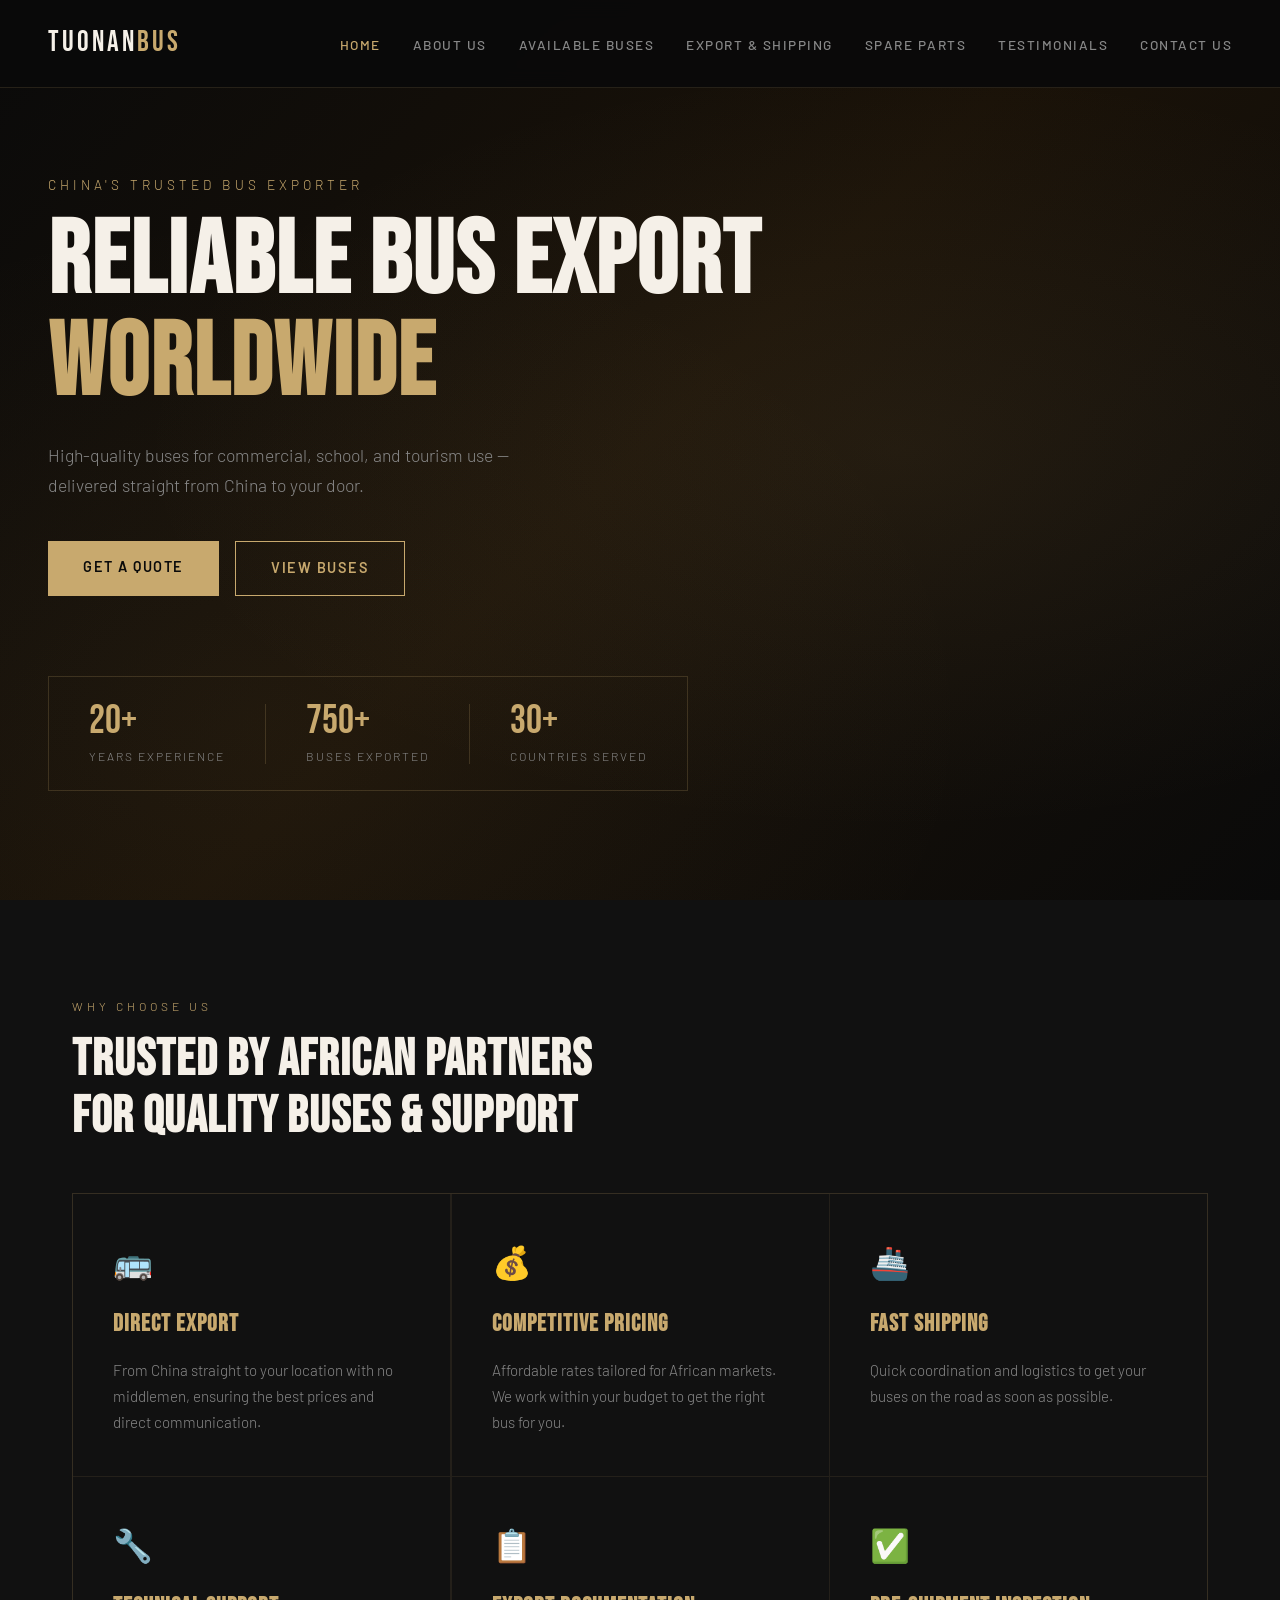
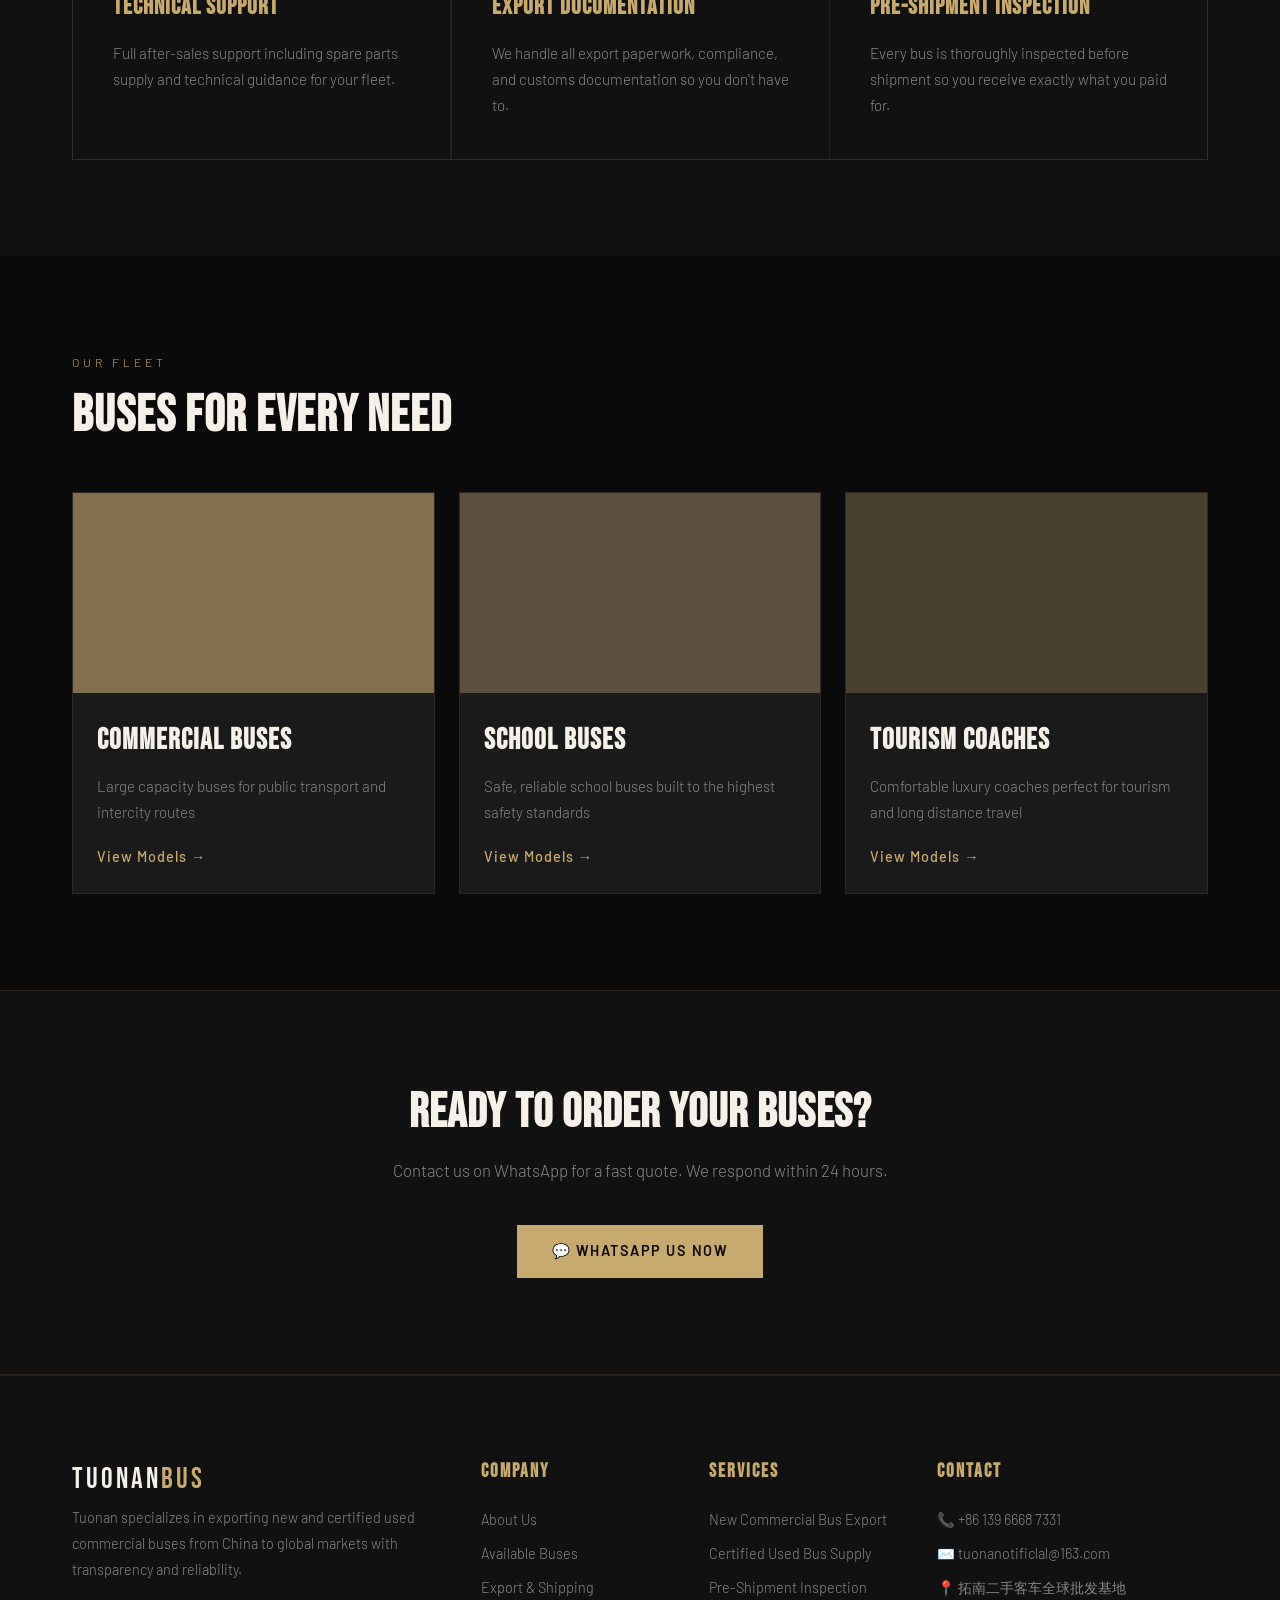
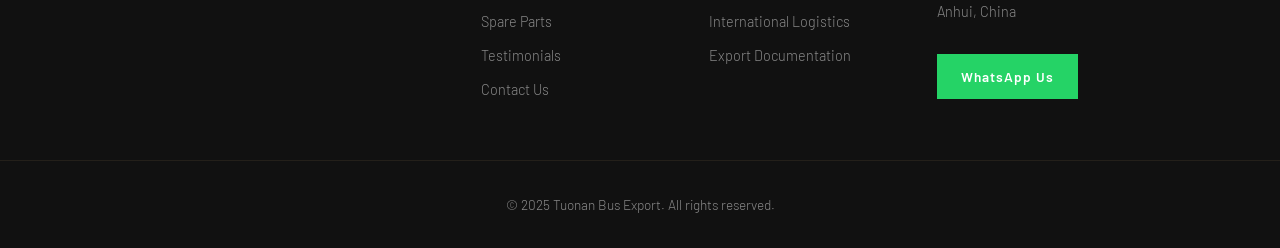
==== index.html @ c0661e37 "Add files via upload" ====
<!DOCTYPE html>
<html lang="en">
<head>
<meta charset="UTF-8">
<meta name="viewport" content="width=device-width, initial-scale=1.0">
<title>Tuonan Bus Export | Reliable Bus Export Worldwide</title>
<link rel="preconnect" href="https://fonts.googleapis.com">
<link href="https://fonts.googleapis.com/css2?family=Bebas+Neue&family=Barlow:wght@300;400;500;600&display=swap" rel="stylesheet">
<link rel="stylesheet" href="style.css">
</head>
<body>

<!-- NAV -->
<nav class="navbar">
  <a href="index.html" class="logo">TUONAN<span>BUS</span></a>
  <button class="hamburger" onclick="toggleMenu()">&#9776;</button>
  <ul class="nav-links" id="navLinks">
    <li><a href="index.html" class="active">Home</a></li>
    <li><a href="about.html">About Us</a></li>
    <li><a href="buses.html">Available Buses</a></li>
    <li><a href="export.html">Export & Shipping</a></li>
    <li><a href="spareparts.html">Spare Parts</a></li>
    <li><a href="testimonials.html">Testimonials</a></li>
    <li><a href="contact.html">Contact Us</a></li>
  </ul>
</nav>

<!-- HERO -->
<section class="hero">
  <div class="hero-overlay"></div>
  <div class="hero-content">
    <p class="hero-sub">China's Trusted Bus Exporter</p>
    <h1>Reliable Bus Export<br><span>Worldwide</span></h1>
    <p class="hero-desc">High-quality buses for commercial, school, and tourism use — delivered straight from China to your door.</p>
    <div class="hero-btns">
      <a href="https://wa.me/8613966687331?text=Hello,%20I%20am%20interested%20in%20your%20buses" class="btn-primary" target="_blank">Get a Quote</a>
      <a href="buses.html" class="btn-secondary">View Buses</a>
    </div>
  </div>
  <div class="hero-badge">
    <div class="badge-item"><span class="badge-num">20+</span><span class="badge-label">Years Experience</span></div>
    <div class="badge-divider"></div>
    <div class="badge-item"><span class="badge-num">750+</span><span class="badge-label">Buses Exported</span></div>
    <div class="badge-divider"></div>
    <div class="badge-item"><span class="badge-num">30+</span><span class="badge-label">Countries Served</span></div>
  </div>
</section>

<!-- WHY CHOOSE US -->
<section class="why-section">
  <div class="container">
    <div class="section-label">Why Choose Us</div>
    <h2>Trusted by African Partners<br>for Quality Buses & Support</h2>
    <div class="why-grid">
      <div class="why-card">
        <div class="why-icon">🚌</div>
        <h3>Direct Export</h3>
        <p>From China straight to your location with no middlemen, ensuring the best prices and direct communication.</p>
      </div>
      <div class="why-card">
        <div class="why-icon">💰</div>
        <h3>Competitive Pricing</h3>
        <p>Affordable rates tailored for African markets. We work within your budget to get the right bus for you.</p>
      </div>
      <div class="why-card">
        <div class="why-icon">🚢</div>
        <h3>Fast Shipping</h3>
        <p>Quick coordination and logistics to get your buses on the road as soon as possible.</p>
      </div>
      <div class="why-card">
        <div class="why-icon">🔧</div>
        <h3>Technical Support</h3>
        <p>Full after-sales support including spare parts supply and technical guidance for your fleet.</p>
      </div>
      <div class="why-card">
        <div class="why-icon">📋</div>
        <h3>Export Documentation</h3>
        <p>We handle all export paperwork, compliance, and customs documentation so you don't have to.</p>
      </div>
      <div class="why-card">
        <div class="why-icon">✅</div>
        <h3>Pre-Shipment Inspection</h3>
        <p>Every bus is thoroughly inspected before shipment so you receive exactly what you paid for.</p>
      </div>
    </div>
  </div>
</section>

<!-- BUS TYPES -->
<section class="bus-types">
  <div class="container">
    <div class="section-label">Our Fleet</div>
    <h2>Buses For Every Need</h2>
    <div class="bus-grid">
      <div class="bus-type-card">
        <div class="bus-type-img" style="background:#c8a96e"></div>
        <h3>Commercial Buses</h3>
        <p>Large capacity buses for public transport and intercity routes</p>
        <a href="buses.html" class="link-arrow">View Models →</a>
      </div>
      <div class="bus-type-card">
        <div class="bus-type-img" style="background:#8b7355"></div>
        <h3>School Buses</h3>
        <p>Safe, reliable school buses built to the highest safety standards</p>
        <a href="buses.html" class="link-arrow">View Models →</a>
      </div>
      <div class="bus-type-card">
        <div class="bus-type-img" style="background:#6b5a3e"></div>
        <h3>Tourism Coaches</h3>
        <p>Comfortable luxury coaches perfect for tourism and long distance travel</p>
        <a href="buses.html" class="link-arrow">View Models →</a>
      </div>
    </div>
  </div>
</section>

<!-- CTA -->
<section class="cta-section">
  <div class="container">
    <h2>Ready to Order Your Buses?</h2>
    <p>Contact us on WhatsApp for a fast quote. We respond within 24 hours.</p>
    <a href="https://wa.me/8613966687331?text=Hello,%20I%20am%20interested%20in%20your%20buses" class="btn-primary" target="_blank">💬 WhatsApp Us Now</a>
  </div>
</section>

<!-- FOOTER -->
<footer class="footer">
  <div class="container footer-grid">
    <div class="footer-col">
      <a href="index.html" class="logo">TUONAN<span>BUS</span></a>
      <p>Tuonan specializes in exporting new and certified used commercial buses from China to global markets with transparency and reliability.</p>
    </div>
    <div class="footer-col">
      <h4>Company</h4>
      <ul>
        <li><a href="about.html">About Us</a></li>
        <li><a href="buses.html">Available Buses</a></li>
        <li><a href="export.html">Export & Shipping</a></li>
        <li><a href="spareparts.html">Spare Parts</a></li>
        <li><a href="testimonials.html">Testimonials</a></li>
        <li><a href="contact.html">Contact Us</a></li>
      </ul>
    </div>
    <div class="footer-col">
      <h4>Services</h4>
      <ul>
        <li>New Commercial Bus Export</li>
        <li>Certified Used Bus Supply</li>
        <li>Pre-Shipment Inspection</li>
        <li>International Logistics</li>
        <li>Export Documentation</li>
      </ul>
    </div>
    <div class="footer-col">
      <h4>Contact</h4>
      <ul>
        <li>📞 +86 139 6668 7331</li>
        <li>✉️ tuonanotificlal@163.com</li>
        <li>📍 拓南二手客车全球批发基地<br>Anhui, China</li>
      </ul>
      <a href="https://wa.me/8613966687331" class="whatsapp-btn" target="_blank">WhatsApp Us</a>
    </div>
  </div>
  <div class="footer-bottom">
    <p>© 2025 Tuonan Bus Export. All rights reserved.</p>
  </div>
</footer>

<script src="main.js"></script>
</body>
</html>
---- style.css ----
/* ===== ROOT & RESET ===== */
:root {
  --gold: #c8a96e;
  --gold-dark: #8b7355;
  --black: #0a0a0a;
  --dark: #111111;
  --dark2: #1a1a1a;
  --dark3: #222222;
  --white: #f5f0e8;
  --gray: #888888;
  --font-display: 'Bebas Neue', sans-serif;
  --font-body: 'Barlow', sans-serif;
}

*, *::before, *::after { box-sizing: border-box; margin: 0; padding: 0; }

html { scroll-behavior: smooth; }

body {
  background: var(--black);
  color: var(--white);
  font-family: var(--font-body);
  font-weight: 300;
  line-height: 1.7;
  overflow-x: hidden;
}

a { text-decoration: none; color: inherit; }
ul { list-style: none; }
img { max-width: 100%; display: block; }

.container {
  max-width: 1200px;
  margin: 0 auto;
  padding: 0 2rem;
}

/* ===== NAVBAR ===== */
.navbar {
  position: fixed;
  top: 0; left: 0; right: 0;
  z-index: 1000;
  display: flex;
  align-items: center;
  justify-content: space-between;
  padding: 1.2rem 3rem;
  background: rgba(10,10,10,0.95);
  backdrop-filter: blur(10px);
  border-bottom: 1px solid rgba(200,169,110,0.15);
}

.logo {
  font-family: var(--font-display);
  font-size: 1.8rem;
  letter-spacing: 3px;
  color: var(--white);
}
.logo span { color: var(--gold); }

.nav-links {
  display: flex;
  gap: 2rem;
  align-items: center;
}

.nav-links a {
  font-size: 0.85rem;
  font-weight: 500;
  letter-spacing: 1.5px;
  text-transform: uppercase;
  color: var(--gray);
  transition: color 0.3s;
}
.nav-links a:hover,
.nav-links a.active { color: var(--gold); }

.hamburger {
  display: none;
  background: none;
  border: none;
  color: var(--white);
  font-size: 1.5rem;
  cursor: pointer;
}

/* ===== BUTTONS ===== */
.btn-primary {
  display: inline-block;
  background: var(--gold);
  color: var(--black);
  padding: 0.9rem 2.2rem;
  font-family: var(--font-body);
  font-weight: 600;
  font-size: 0.9rem;
  letter-spacing: 1.5px;
  text-transform: uppercase;
  transition: background 0.3s, transform 0.2s;
}
.btn-primary:hover { background: #d4b87a; transform: translateY(-2px); }

.btn-secondary {
  display: inline-block;
  border: 1px solid var(--gold);
  color: var(--gold);
  padding: 0.9rem 2.2rem;
  font-weight: 600;
  font-size: 0.9rem;
  letter-spacing: 1.5px;
  text-transform: uppercase;
  transition: all 0.3s;
}
.btn-secondary:hover { background: var(--gold); color: var(--black); }

/* ===== HERO ===== */
.hero {
  position: relative;
  min-height: 100vh;
  display: flex;
  flex-direction: column;
  justify-content: center;
  padding: 8rem 3rem 4rem;
  background: linear-gradient(135deg, #0a0a0a 0%, #1a1208 50%, #0a0a0a 100%);
  overflow: hidden;
}

.hero::before {
  content: '';
  position: absolute;
  top: 0; left: 0; right: 0; bottom: 0;
  background: 
    radial-gradient(ellipse at 70% 50%, rgba(200,169,110,0.08) 0%, transparent 60%),
    radial-gradient(ellipse at 20% 80%, rgba(200,169,110,0.05) 0%, transparent 50%);
  pointer-events: none;
}

.hero-content {
  position: relative;
  max-width: 750px;
  animation: fadeUp 1s ease both;
}

.hero-sub {
  font-size: 0.85rem;
  letter-spacing: 4px;
  text-transform: uppercase;
  color: var(--gold);
  margin-bottom: 1rem;
}

.hero h1 {
  font-family: var(--font-display);
  font-size: clamp(3.5rem, 8vw, 7rem);
  line-height: 1;
  letter-spacing: 2px;
  color: var(--white);
  margin-bottom: 1.5rem;
}
.hero h1 span { color: var(--gold); }

.hero-desc {
  font-size: 1.1rem;
  color: var(--gray);
  max-width: 500px;
  margin-bottom: 2.5rem;
}

.hero-btns {
  display: flex;
  gap: 1rem;
  flex-wrap: wrap;
}

.hero-badge {
  position: relative;
  display: flex;
  align-items: center;
  gap: 0;
  margin-top: 5rem;
  border: 1px solid rgba(200,169,110,0.2);
  width: fit-content;
  animation: fadeUp 1s 0.3s ease both;
}

.badge-item {
  display: flex;
  flex-direction: column;
  padding: 1.5rem 2.5rem;
}

.badge-num {
  font-family: var(--font-display);
  font-size: 2.5rem;
  color: var(--gold);
  line-height: 1;
}

.badge-label {
  font-size: 0.75rem;
  letter-spacing: 2px;
  text-transform: uppercase;
  color: var(--gray);
  margin-top: 0.3rem;
}

.badge-divider {
  width: 1px;
  height: 60px;
  background: rgba(200,169,110,0.2);
}

/* ===== SECTIONS ===== */
.section-label {
  font-size: 0.75rem;
  letter-spacing: 4px;
  text-transform: uppercase;
  color: var(--gold);
  margin-bottom: 1rem;
}

section h2 {
  font-family: var(--font-display);
  font-size: clamp(2rem, 4vw, 3.5rem);
  letter-spacing: 1px;
  line-height: 1.1;
  margin-bottom: 3rem;
}

/* ===== WHY SECTION ===== */
.why-section {
  padding: 6rem 0;
  background: var(--dark);
}

.why-grid {
  display: grid;
  grid-template-columns: repeat(auto-fit, minmax(300px, 1fr));
  gap: 1.5px;
  background: rgba(200,169,110,0.1);
  border: 1px solid rgba(200,169,110,0.1);
}

.why-card {
  background: var(--dark);
  padding: 2.5rem;
  transition: background 0.3s;
}
.why-card:hover { background: var(--dark2); }

.why-icon {
  font-size: 2rem;
  margin-bottom: 1rem;
}

.why-card h3 {
  font-family: var(--font-display);
  font-size: 1.5rem;
  letter-spacing: 1px;
  color: var(--gold);
  margin-bottom: 0.8rem;
}

.why-card p {
  color: var(--gray);
  font-size: 0.95rem;
  line-height: 1.7;
}

/* ===== BUS TYPES ===== */
.bus-types {
  padding: 6rem 0;
  background: var(--black);
}

.bus-grid {
  display: grid;
  grid-template-columns: repeat(auto-fit, minmax(300px, 1fr));
  gap: 1.5rem;
}

.bus-type-card {
  background: var(--dark2);
  border: 1px solid rgba(200,169,110,0.1);
  overflow: hidden;
  transition: transform 0.3s, border-color 0.3s;
}
.bus-type-card:hover { transform: translateY(-5px); border-color: var(--gold); }

.bus-type-img {
  height: 200px;
  opacity: 0.6;
}

.bus-type-card h3 {
  font-family: var(--font-display);
  font-size: 1.8rem;
  letter-spacing: 1px;
  padding: 1.5rem 1.5rem 0.5rem;
  color: var(--white);
}

.bus-type-card p {
  color: var(--gray);
  padding: 0 1.5rem 1rem;
  font-size: 0.95rem;
}

.link-arrow {
  display: inline-block;
  color: var(--gold);
  font-weight: 500;
  font-size: 0.9rem;
  padding: 0 1.5rem 1.5rem;
  letter-spacing: 1px;
  transition: letter-spacing 0.3s;
}
.link-arrow:hover { letter-spacing: 3px; }

/* ===== CTA SECTION ===== */
.cta-section {
  padding: 6rem 0;
  background: var(--dark);
  text-align: center;
  border-top: 1px solid rgba(200,169,110,0.15);
  border-bottom: 1px solid rgba(200,169,110,0.15);
}

.cta-section h2 {
  font-family: var(--font-display);
  font-size: clamp(2rem, 4vw, 3rem);
  margin-bottom: 1rem;
}

.cta-section p {
  color: var(--gray);
  margin-bottom: 2.5rem;
  font-size: 1.05rem;
}

/* ===== FOOTER ===== */
.footer {
  background: var(--dark);
  padding: 5rem 0 2rem;
  border-top: 1px solid rgba(200,169,110,0.1);
}

.footer-grid {
  display: grid;
  grid-template-columns: 2fr 1fr 1fr 1.5fr;
  gap: 3rem;
  margin-bottom: 3rem;
}

.footer-col .logo { margin-bottom: 1rem; }
.footer-col p { color: var(--gray); font-size: 0.9rem; line-height: 1.8; }

.footer-col h4 {
  font-family: var(--font-display);
  font-size: 1.2rem;
  letter-spacing: 2px;
  color: var(--gold);
  margin-bottom: 1.2rem;
}

.footer-col ul li {
  color: var(--gray);
  font-size: 0.9rem;
  margin-bottom: 0.6rem;
  transition: color 0.3s;
}

.footer-col ul li a { color: var(--gray); transition: color 0.3s; }
.footer-col ul li a:hover { color: var(--gold); }

.whatsapp-btn {
  display: inline-block;
  margin-top: 1.2rem;
  background: #25D366;
  color: #fff;
  padding: 0.7rem 1.5rem;
  font-weight: 600;
  font-size: 0.85rem;
  letter-spacing: 1px;
  transition: background 0.3s;
}
.whatsapp-btn:hover { background: #1ebe5d; }

.footer-bottom {
  border-top: 1px solid rgba(200,169,110,0.1);
  padding-top: 2rem;
  text-align: center;
  color: var(--gray);
  font-size: 0.85rem;
}

/* ===== PAGE HERO (inner pages) ===== */
.page-hero {
  padding: 10rem 3rem 4rem;
  background: linear-gradient(135deg, #0a0a0a 0%, #1a1208 100%);
  border-bottom: 1px solid rgba(200,169,110,0.15);
}

.page-hero h1 {
  font-family: var(--font-display);
  font-size: clamp(3rem, 6vw, 5rem);
  letter-spacing: 2px;
  color: var(--white);
}

.page-hero h1 span { color: var(--gold); }
.page-hero p { color: var(--gray); font-size: 1.1rem; margin-top: 1rem; max-width: 600px; }

/* ===== ABOUT PAGE ===== */
.about-section {
  padding: 6rem 0;
}

.about-grid {
  display: grid;
  grid-template-columns: 1fr 1fr;
  gap: 5rem;
  align-items: center;
}

.about-text h2 {
  font-family: var(--font-display);
  font-size: 2.8rem;
  letter-spacing: 1px;
  margin-bottom: 1.5rem;
}

.about-text p { color: var(--gray); margin-bottom: 1.2rem; font-size: 1rem; }

.about-visual {
  background: var(--dark2);
  border: 1px solid rgba(200,169,110,0.2);
  padding: 3rem;
}

.stat-grid {
  display: grid;
  grid-template-columns: 1fr 1fr;
  gap: 2rem;
}

.stat-item { text-align: center; }
.stat-num {
  font-family: var(--font-display);
  font-size: 3.5rem;
  color: var(--gold);
  line-height: 1;
}
.stat-label {
  font-size: 0.8rem;
  letter-spacing: 2px;
  text-transform: uppercase;
  color: var(--gray);
  margin-top: 0.5rem;
}

/* ===== BUSES PAGE ===== */
.buses-section {
  padding: 6rem 0;
}

.buses-grid {
  display: grid;
  grid-template-columns: repeat(auto-fit, minmax(350px, 1fr));
  gap: 2rem;
}

.bus-card {
  background: var(--dark2);
  border: 1px solid rgba(200,169,110,0.1);
  transition: border-color 0.3s, transform 0.3s;
}
.bus-card:hover { border-color: var(--gold); transform: translateY(-5px); }

.bus-card-img {
  height: 220px;
  background: linear-gradient(135deg, var(--dark3), var(--dark2));
  display: flex;
  align-items: center;
  justify-content: center;
  font-size: 4rem;
}

.bus-card-body { padding: 1.5rem; }

.bus-card-body h3 {
  font-family: var(--font-display);
  font-size: 1.8rem;
  letter-spacing: 1px;
  color: var(--white);
  margin-bottom: 0.5rem;
}

.bus-tag {
  display: inline-block;
  background: rgba(200,169,110,0.15);
  color: var(--gold);
  font-size: 0.75rem;
  letter-spacing: 2px;
  text-transform: uppercase;
  padding: 0.3rem 0.8rem;
  margin-bottom: 1rem;
}

.bus-card-body p { color: var(--gray); font-size: 0.95rem; margin-bottom: 1.5rem; }

.bus-specs {
  display: grid;
  grid-template-columns: 1fr 1fr;
  gap: 0.8rem;
  margin-bottom: 1.5rem;
  padding-top: 1rem;
  border-top: 1px solid rgba(200,169,110,0.1);
}

.spec { font-size: 0.85rem; color: var(--gray); }
.spec strong { color: var(--white); display: block; }

/* ===== EXPORT PAGE ===== */
.export-section {
  padding: 6rem 0;
}

.process-steps {
  display: grid;
  grid-template-columns: repeat(auto-fit, minmax(250px, 1fr));
  gap: 0;
  border: 1px solid rgba(200,169,110,0.1);
}

.step {
  padding: 2.5rem;
  border-right: 1px solid rgba(200,169,110,0.1);
  position: relative;
}
.step:last-child { border-right: none; }

.step-num {
  font-family: var(--font-display);
  font-size: 4rem;
  color: rgba(200,169,110,0.15);
  line-height: 1;
  margin-bottom: 1rem;
}

.step h3 {
  font-family: var(--font-display);
  font-size: 1.4rem;
  color: var(--gold);
  margin-bottom: 0.8rem;
  letter-spacing: 1px;
}

.step p { color: var(--gray); font-size: 0.9rem; }

/* ===== SPARE PARTS PAGE ===== */
.parts-section { padding: 6rem 0; }

.parts-grid {
  display: grid;
  grid-template-columns: repeat(auto-fit, minmax(280px, 1fr));
  gap: 1.5rem;
}

.part-card {
  background: var(--dark2);
  border: 1px solid rgba(200,169,110,0.1);
  padding: 2rem;
  transition: border-color 0.3s;
}
.part-card:hover { border-color: var(--gold); }

.part-icon { font-size: 2.5rem; margin-bottom: 1rem; }

.part-card h3 {
  font-family: var(--font-display);
  font-size: 1.5rem;
  letter-spacing: 1px;
  color: var(--white);
  margin-bottom: 0.8rem;
}

.part-card p { color: var(--gray); font-size: 0.9rem; }

/* ===== TESTIMONIALS PAGE ===== */
.testimonials-section { padding: 6rem 0; }

.testimonials-grid {
  display: grid;
  grid-template-columns: repeat(auto-fit, minmax(350px, 1fr));
  gap: 2rem;
}

.testimonial-card {
  background: var(--dark2);
  border: 1px solid rgba(200,169,110,0.1);
  padding: 2.5rem;
  position: relative;
}

.testimonial-card::before {
  content: '"';
  font-family: var(--font-display);
  font-size: 6rem;
  color: rgba(200,169,110,0.15);
  position: absolute;
  top: 0.5rem;
  left: 1.5rem;
  line-height: 1;
}

.testimonial-text {
  color: var(--gray);
  font-size: 1rem;
  line-height: 1.8;
  margin-bottom: 1.5rem;
  margin-top: 1.5rem;
}

.testimonial-author h4 {
  font-weight: 600;
  color: var(--white);
  margin-bottom: 0.2rem;
}

.testimonial-author span {
  font-size: 0.85rem;
  color: var(--gold);
  letter-spacing: 1px;
}

.stars { color: var(--gold); font-size: 1.1rem; margin-bottom: 0.5rem; }

/* ===== CONTACT PAGE ===== */
.contact-section { padding: 6rem 0; }

.contact-grid {
  display: grid;
  grid-template-columns: 1fr 1.5fr;
  gap: 4rem;
}

.contact-info h2 {
  font-family: var(--font-display);
  font-size: 2.5rem;
  letter-spacing: 1px;
  margin-bottom: 1.5rem;
}

.contact-info p { color: var(--gray); margin-bottom: 2rem; }

.contact-detail {
  display: flex;
  gap: 1rem;
  align-items: flex-start;
  margin-bottom: 1.5rem;
}

.contact-detail-icon {
  font-size: 1.5rem;
  margin-top: 0.2rem;
}

.contact-detail h4 {
  font-weight: 600;
  color: var(--white);
  margin-bottom: 0.3rem;
  font-size: 0.9rem;
  letter-spacing: 1px;
  text-transform: uppercase;
}

.contact-detail p { color: var(--gray); font-size: 0.95rem; margin: 0; }

.contact-form {
  background: var(--dark2);
  border: 1px solid rgba(200,169,110,0.1);
  padding: 3rem;
}

.contact-form h3 {
  font-family: var(--font-display);
  font-size: 1.8rem;
  letter-spacing: 1px;
  margin-bottom: 2rem;
  color: var(--gold);
}

.form-group { margin-bottom: 1.5rem; }

.form-group label {
  display: block;
  font-size: 0.8rem;
  letter-spacing: 2px;
  text-transform: uppercase;
  color: var(--gray);
  margin-bottom: 0.5rem;
}

.form-group input,
.form-group select,
.form-group textarea {
  width: 100%;
  background: var(--dark3);
  border: 1px solid rgba(200,169,110,0.15);
  color: var(--white);
  padding: 0.9rem 1.2rem;
  font-family: var(--font-body);
  font-size: 0.95rem;
  outline: none;
  transition: border-color 0.3s;
}

.form-group input:focus,
.form-group select:focus,
.form-group textarea:focus { border-color: var(--gold); }

.form-group textarea { resize: vertical; min-height: 120px; }

.form-group select option { background: var(--dark3); }

/* ===== ANIMATIONS ===== */
@keyframes fadeUp {
  from { opacity: 0; transform: translateY(30px); }
  to { opacity: 1; transform: translateY(0); }
}

/* ===== RESPONSIVE ===== */
@media (max-width: 900px) {
  .navbar { padding: 1rem 1.5rem; }
  .nav-links { display: none; flex-direction: column; position: absolute; top: 100%; left: 0; right: 0; background: var(--dark); padding: 2rem; gap: 1.5rem; border-bottom: 1px solid rgba(200,169,110,0.1); }
  .nav-links.open { display: flex; }
  .hamburger { display: block; }
  .hero { padding: 7rem 1.5rem 3rem; }
  .hero-badge { flex-direction: column; width: 100%; }
  .badge-divider { width: 100%; height: 1px; }
  .footer-grid { grid-template-columns: 1fr 1fr; }
  .about-grid { grid-template-columns: 1fr; }
  .contact-grid { grid-template-columns: 1fr; }
  .process-steps { grid-template-columns: 1fr 1fr; }
  .step { border-right: none; border-bottom: 1px solid rgba(200,169,110,0.1); }
}

@media (max-width: 600px) {
  .footer-grid { grid-template-columns: 1fr; }
  .process-steps { grid-template-columns: 1fr; }
  .hero h1 { font-size: 3rem; }
  .hero-btns { flex-direction: column; }
  .btn-primary, .btn-secondary { text-align: center; }
}
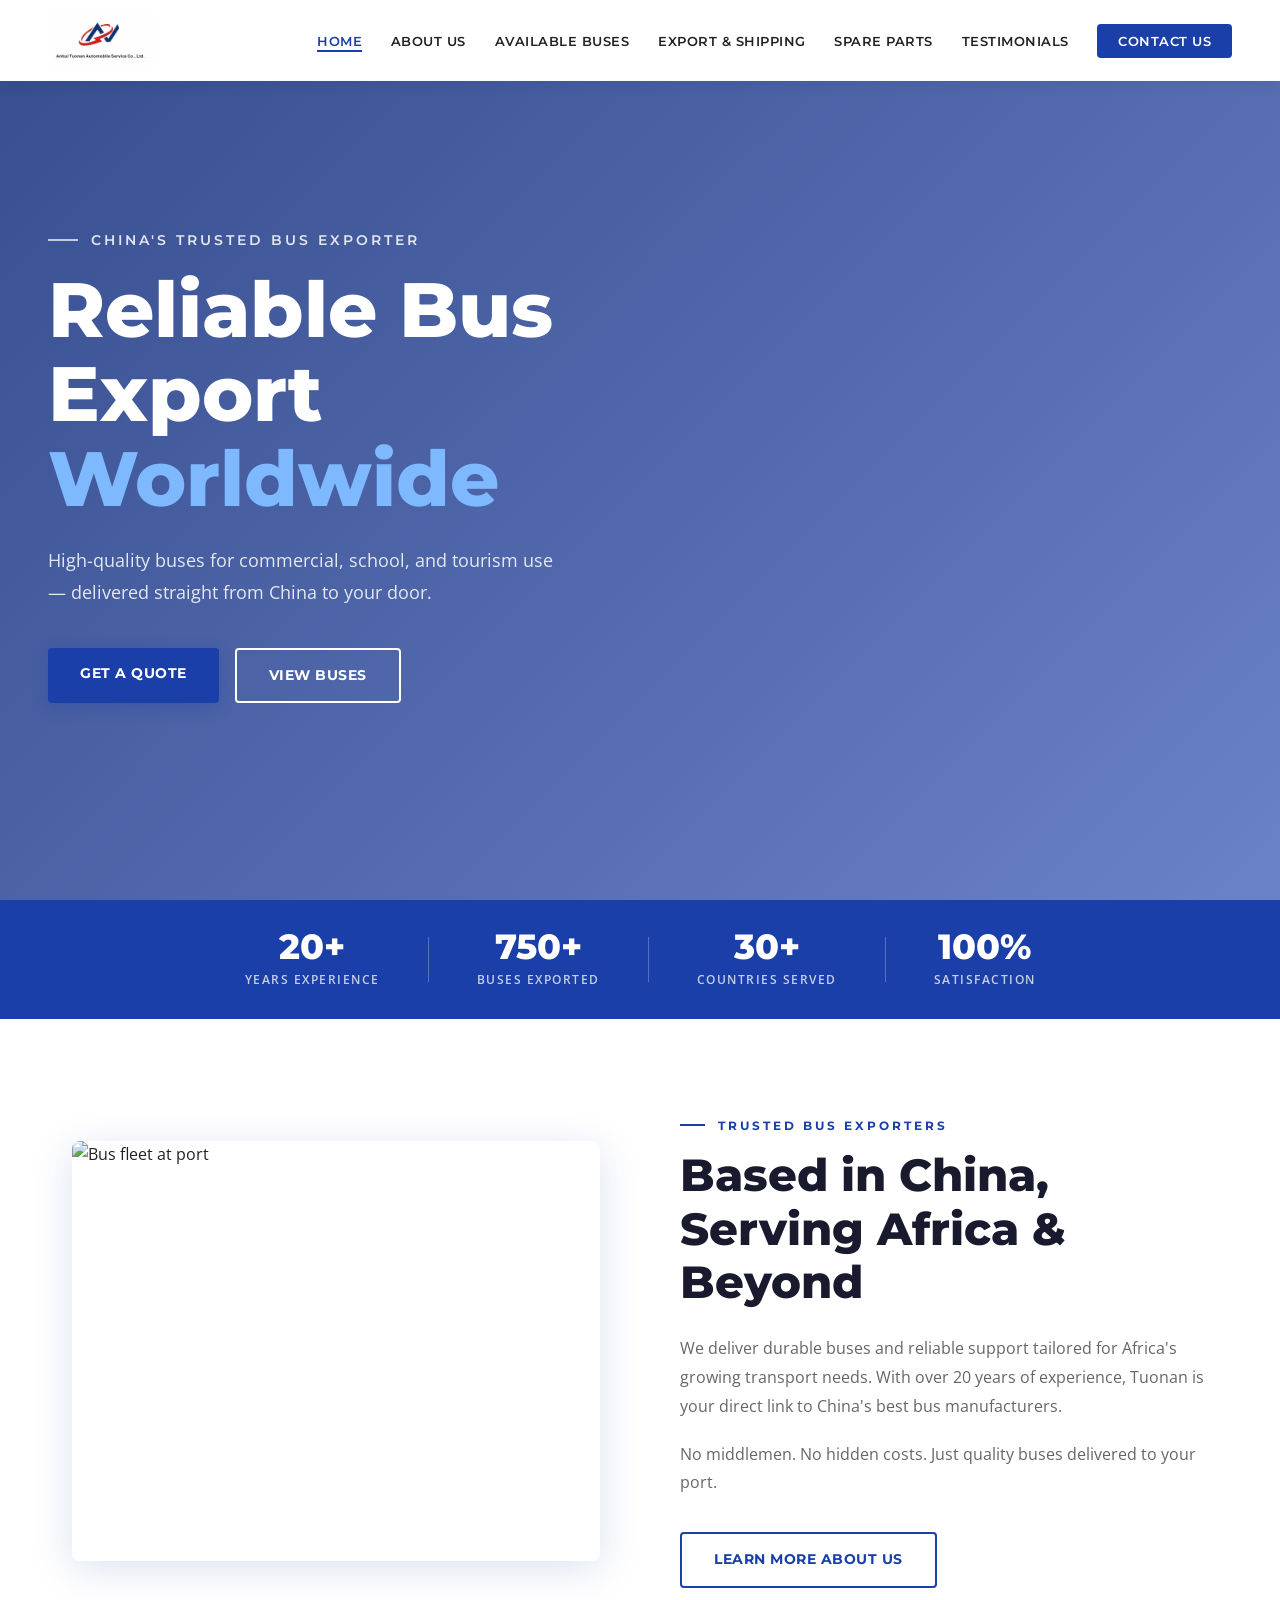
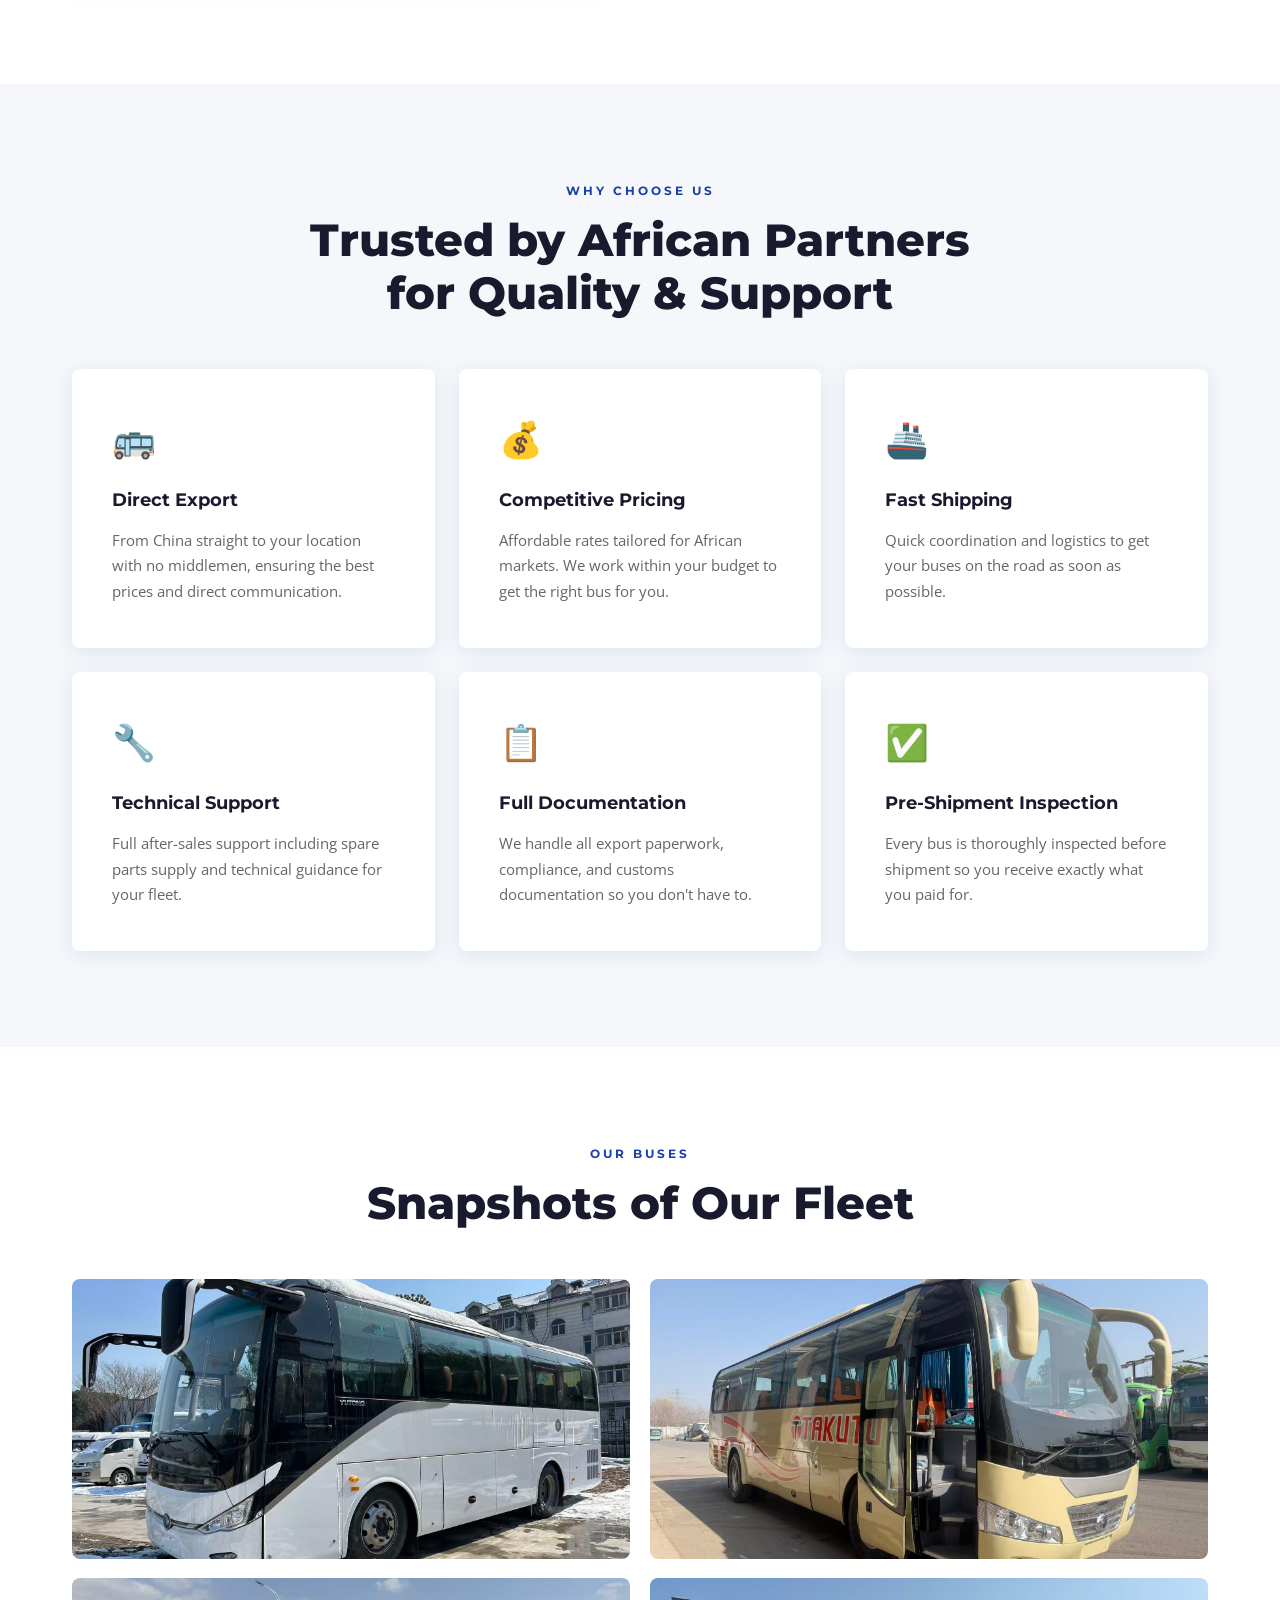
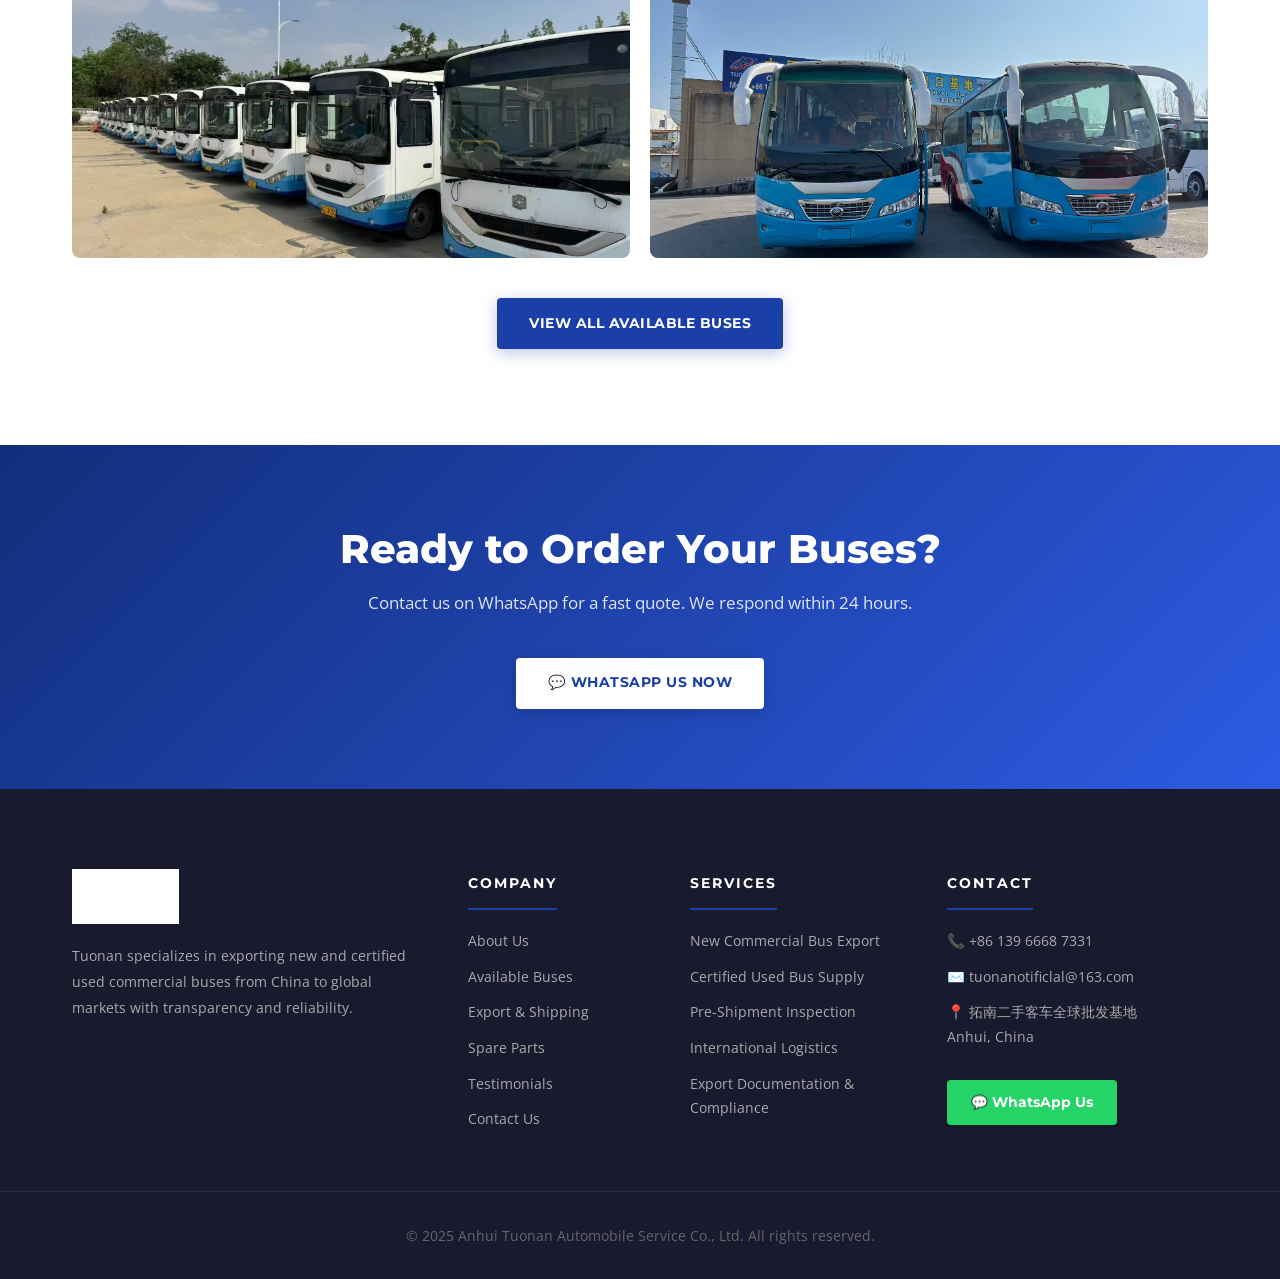
==== commit 56ff42f1: "Add files via upload" ====
--- a/index.html
+++ b/index.html
@@ -5,14 +5,16 @@
 <meta name="viewport" content="width=device-width, initial-scale=1.0">
 <title>Tuonan Bus Export | Reliable Bus Export Worldwide</title>
 <link rel="preconnect" href="https://fonts.googleapis.com">
-<link href="https://fonts.googleapis.com/css2?family=Bebas+Neue&family=Barlow:wght@300;400;500;600&display=swap" rel="stylesheet">
+<link href="https://fonts.googleapis.com/css2?family=Montserrat:wght@400;500;600;700;800&family=Open+Sans:wght@300;400;500;600&display=swap" rel="stylesheet">
 <link rel="stylesheet" href="style.css">
 </head>
 <body>
 
 <!-- NAV -->
 <nav class="navbar">
-  <a href="index.html" class="logo">TUONAN<span>BUS</span></a>
+  <a href="index.html" class="logo">
+    <img src="logo.jpg" alt="Tuonan Bus Export Logo">
+  </a>
   <button class="hamburger" onclick="toggleMenu()">&#9776;</button>
   <ul class="nav-links" id="navLinks">
     <li><a href="index.html" class="active">Home</a></li>
@@ -21,12 +23,15 @@
     <li><a href="export.html">Export & Shipping</a></li>
     <li><a href="spareparts.html">Spare Parts</a></li>
     <li><a href="testimonials.html">Testimonials</a></li>
-    <li><a href="contact.html">Contact Us</a></li>
+    <li><a href="contact.html" class="nav-cta">Contact Us</a></li>
   </ul>
 </nav>
 
 <!-- HERO -->
 <section class="hero">
+  <video class="hero-video" autoplay muted loop playsinline>
+    <source src="https://videos.pexels.com/video-files/27696301/12207684_840_360_30fps.mp4" type="video/mp4">
+  </video>
   <div class="hero-overlay"></div>
   <div class="hero-content">
     <p class="hero-sub">China's Trusted Bus Exporter</p>
@@ -37,20 +42,52 @@
       <a href="buses.html" class="btn-secondary">View Buses</a>
     </div>
   </div>
-  <div class="hero-badge">
-    <div class="badge-item"><span class="badge-num">20+</span><span class="badge-label">Years Experience</span></div>
-    <div class="badge-divider"></div>
-    <div class="badge-item"><span class="badge-num">750+</span><span class="badge-label">Buses Exported</span></div>
-    <div class="badge-divider"></div>
-    <div class="badge-item"><span class="badge-num">30+</span><span class="badge-label">Countries Served</span></div>
+</section>
+
+<!-- STATS BAR -->
+<div class="stats-bar">
+  <div class="stat-item">
+    <span class="stat-num">20+</span>
+    <span class="stat-label">Years Experience</span>
+  </div>
+  <div class="stat-divider"></div>
+  <div class="stat-item">
+    <span class="stat-num">750+</span>
+    <span class="stat-label">Buses Exported</span>
+  </div>
+  <div class="stat-divider"></div>
+  <div class="stat-item">
+    <span class="stat-num">30+</span>
+    <span class="stat-label">Countries Served</span>
+  </div>
+  <div class="stat-divider"></div>
+  <div class="stat-item">
+    <span class="stat-num">100%</span>
+    <span class="stat-label">Satisfaction</span>
+  </div>
+</div>
+
+<!-- ABOUT SNIPPET -->
+<section class="about-snippet">
+  <div class="container about-snippet-grid">
+    <div class="about-snippet-img">
+      <img src="https://images.unsplash.com/photo-1556680351-bfb249315258?auto=format&fit=crop&w=600&h=500" alt="Bus fleet at port">
+    </div>
+    <div class="about-snippet-text">
+      <div class="section-label">Trusted Bus Exporters</div>
+      <h2>Based in China,<br>Serving Africa & Beyond</h2>
+      <p>We deliver durable buses and reliable support tailored for Africa's growing transport needs. With over 20 years of experience, Tuonan is your direct link to China's best bus manufacturers.</p>
+      <p>No middlemen. No hidden costs. Just quality buses delivered to your port.</p>
+      <a href="about.html" class="btn-outline">Learn More About Us</a>
+    </div>
   </div>
 </section>
 
 <!-- WHY CHOOSE US -->
 <section class="why-section">
   <div class="container">
-    <div class="section-label">Why Choose Us</div>
-    <h2>Trusted by African Partners<br>for Quality Buses & Support</h2>
+    <div class="section-label center">Why Choose Us</div>
+    <h2 class="center">Trusted by African Partners<br>for Quality & Support</h2>
     <div class="why-grid">
       <div class="why-card">
         <div class="why-icon">🚌</div>
@@ -74,7 +111,7 @@
       </div>
       <div class="why-card">
         <div class="why-icon">📋</div>
-        <h3>Export Documentation</h3>
+        <h3>Full Documentation</h3>
         <p>We handle all export paperwork, compliance, and customs documentation so you don't have to.</p>
       </div>
       <div class="why-card">
@@ -86,40 +123,41 @@
   </div>
 </section>
 
-<!-- BUS TYPES -->
-<section class="bus-types">
+<!-- GALLERY -->
+<section class="gallery-section">
   <div class="container">
-    <div class="section-label">Our Fleet</div>
-    <h2>Buses For Every Need</h2>
-    <div class="bus-grid">
-      <div class="bus-type-card">
-        <div class="bus-type-img" style="background:#c8a96e"></div>
-        <h3>Commercial Buses</h3>
-        <p>Large capacity buses for public transport and intercity routes</p>
-        <a href="buses.html" class="link-arrow">View Models →</a>
-      </div>
-      <div class="bus-type-card">
-        <div class="bus-type-img" style="background:#8b7355"></div>
-        <h3>School Buses</h3>
-        <p>Safe, reliable school buses built to the highest safety standards</p>
-        <a href="buses.html" class="link-arrow">View Models →</a>
-      </div>
-      <div class="bus-type-card">
-        <div class="bus-type-img" style="background:#6b5a3e"></div>
-        <h3>Tourism Coaches</h3>
-        <p>Comfortable luxury coaches perfect for tourism and long distance travel</p>
-        <a href="buses.html" class="link-arrow">View Models →</a>
-      </div>
+    <div class="section-label center">Our Buses</div>
+    <h2 class="center">Snapshots of Our Fleet</h2>
+    <div class="gallery-grid">
+      <div class="gallery-item">
+        <img src="bus1.jpg" alt="White Yutong Coach">
+        <div class="gallery-overlay"><span>Yutong Coach</span></div>
+      </div>
+      <div class="gallery-item">
+        <img src="bus2.jpg" alt="Intercity Bus">
+        <div class="gallery-overlay"><span>Intercity Bus</span></div>
+      </div>
+      <div class="gallery-item">
+        <img src="bus3.jpg" alt="City Bus Fleet">
+        <div class="gallery-overlay"><span>City Bus Fleet</span></div>
+      </div>
+      <div class="gallery-item">
+        <img src="bus4.jpg" alt="Tuonan Export Yard">
+        <div class="gallery-overlay"><span>Tuonan Export Yard</span></div>
+      </div>
+    </div>
+    <div class="center-btn">
+      <a href="buses.html" class="btn-primary">View All Available Buses</a>
     </div>
   </div>
 </section>
 
 <!-- CTA -->
 <section class="cta-section">
-  <div class="container">
+  <div class="container cta-inner">
     <h2>Ready to Order Your Buses?</h2>
     <p>Contact us on WhatsApp for a fast quote. We respond within 24 hours.</p>
-    <a href="https://wa.me/8613966687331?text=Hello,%20I%20am%20interested%20in%20your%20buses" class="btn-primary" target="_blank">💬 WhatsApp Us Now</a>
+    <a href="https://wa.me/8613966687331?text=Hello,%20I%20am%20interested%20in%20your%20buses" class="btn-white" target="_blank">💬 WhatsApp Us Now</a>
   </div>
 </section>
 
@@ -127,7 +165,7 @@
 <footer class="footer">
   <div class="container footer-grid">
     <div class="footer-col">
-      <a href="index.html" class="logo">TUONAN<span>BUS</span></a>
+      <img src="logo.jpg" alt="Tuonan Logo" class="footer-logo">
       <p>Tuonan specializes in exporting new and certified used commercial buses from China to global markets with transparency and reliability.</p>
     </div>
     <div class="footer-col">
@@ -148,7 +186,7 @@
         <li>Certified Used Bus Supply</li>
         <li>Pre-Shipment Inspection</li>
         <li>International Logistics</li>
-        <li>Export Documentation</li>
+        <li>Export Documentation & Compliance</li>
       </ul>
     </div>
     <div class="footer-col">
@@ -158,11 +196,11 @@
         <li>✉️ tuonanotificlal@163.com</li>
         <li>📍 拓南二手客车全球批发基地<br>Anhui, China</li>
       </ul>
-      <a href="https://wa.me/8613966687331" class="whatsapp-btn" target="_blank">WhatsApp Us</a>
+      <a href="https://wa.me/8613966687331" class="whatsapp-btn" target="_blank">💬 WhatsApp Us</a>
     </div>
   </div>
   <div class="footer-bottom">
-    <p>© 2025 Tuonan Bus Export. All rights reserved.</p>
+    <p>© 2025 Anhui Tuonan Automobile Service Co., Ltd. All rights reserved.</p>
   </div>
 </footer>
 
--- a/style.css
+++ b/style.css
@@ -1,26 +1,29 @@
 /* ===== ROOT & RESET ===== */
 :root {
-  --gold: #c8a96e;
-  --gold-dark: #8b7355;
-  --black: #0a0a0a;
-  --dark: #111111;
-  --dark2: #1a1a1a;
-  --dark3: #222222;
-  --white: #f5f0e8;
-  --gray: #888888;
-  --font-display: 'Bebas Neue', sans-serif;
-  --font-body: 'Barlow', sans-serif;
+  --blue: #1a3fa8;
+  --blue-dark: #122d7a;
+  --blue-light: #2d5be3;
+  --red: #cc2222;
+  --white: #ffffff;
+  --off-white: #f5f7fa;
+  --light-gray: #eef1f6;
+  --gray: #666666;
+  --dark: #1a1a2e;
+  --text: #222222;
+  --font-heading: 'Montserrat', sans-serif;
+  --font-body: 'Open Sans', sans-serif;
+  --shadow: 0 4px 20px rgba(26,63,168,0.10);
+  --shadow-lg: 0 8px 40px rgba(26,63,168,0.15);
 }
 
 *, *::before, *::after { box-sizing: border-box; margin: 0; padding: 0; }
-
 html { scroll-behavior: smooth; }
 
 body {
-  background: var(--black);
-  color: var(--white);
+  background: var(--white);
+  color: var(--text);
   font-family: var(--font-body);
-  font-weight: 300;
+  font-weight: 400;
   line-height: 1.7;
   overflow-x: hidden;
 }
@@ -34,6 +37,9 @@
   margin: 0 auto;
   padding: 0 2rem;
 }
+
+.center { text-align: center; }
+.center-btn { text-align: center; margin-top: 2.5rem; }
 
 /* ===== NAVBAR ===== */
 .navbar {
@@ -43,125 +49,203 @@
   display: flex;
   align-items: center;
   justify-content: space-between;
-  padding: 1.2rem 3rem;
-  background: rgba(10,10,10,0.95);
-  backdrop-filter: blur(10px);
-  border-bottom: 1px solid rgba(200,169,110,0.15);
-}
-
-.logo {
-  font-family: var(--font-display);
-  font-size: 1.8rem;
-  letter-spacing: 3px;
-  color: var(--white);
-}
-.logo span { color: var(--gold); }
+  padding: 0.8rem 3rem;
+  background: var(--white);
+  box-shadow: 0 2px 15px rgba(0,0,0,0.08);
+}
+
+.logo img {
+  height: 55px;
+  width: auto;
+  object-fit: contain;
+}
 
 .nav-links {
   display: flex;
-  gap: 2rem;
+  gap: 1.8rem;
   align-items: center;
 }
 
 .nav-links a {
-  font-size: 0.85rem;
-  font-weight: 500;
-  letter-spacing: 1.5px;
-  text-transform: uppercase;
-  color: var(--gray);
+  font-family: var(--font-heading);
+  font-size: 0.82rem;
+  font-weight: 600;
+  letter-spacing: 0.5px;
+  text-transform: uppercase;
+  color: var(--text);
   transition: color 0.3s;
-}
+  position: relative;
+  padding-bottom: 3px;
+}
+
+.nav-links a::after {
+  content: '';
+  position: absolute;
+  bottom: 0; left: 0;
+  width: 0; height: 2px;
+  background: var(--blue);
+  transition: width 0.3s;
+}
+
+.nav-links a:hover::after,
+.nav-links a.active::after { width: 100%; }
 .nav-links a:hover,
-.nav-links a.active { color: var(--gold); }
+.nav-links a.active { color: var(--blue); }
+
+.nav-cta {
+  background: var(--blue) !important;
+  color: var(--white) !important;
+  padding: 0.55rem 1.3rem !important;
+  border-radius: 4px;
+  transition: background 0.3s !important;
+}
+.nav-cta::after { display: none !important; }
+.nav-cta:hover { background: var(--blue-dark) !important; }
 
 .hamburger {
   display: none;
   background: none;
   border: none;
-  color: var(--white);
-  font-size: 1.5rem;
+  color: var(--text);
+  font-size: 1.6rem;
   cursor: pointer;
 }
 
 /* ===== BUTTONS ===== */
 .btn-primary {
   display: inline-block;
-  background: var(--gold);
-  color: var(--black);
-  padding: 0.9rem 2.2rem;
-  font-family: var(--font-body);
-  font-weight: 600;
-  font-size: 0.9rem;
-  letter-spacing: 1.5px;
-  text-transform: uppercase;
-  transition: background 0.3s, transform 0.2s;
-}
-.btn-primary:hover { background: #d4b87a; transform: translateY(-2px); }
+  background: var(--blue);
+  color: var(--white);
+  padding: 0.85rem 2rem;
+  font-family: var(--font-heading);
+  font-weight: 700;
+  font-size: 0.88rem;
+  letter-spacing: 0.5px;
+  text-transform: uppercase;
+  border-radius: 4px;
+  transition: background 0.3s, transform 0.2s, box-shadow 0.3s;
+  box-shadow: 0 4px 15px rgba(26,63,168,0.3);
+}
+.btn-primary:hover {
+  background: var(--blue-dark);
+  transform: translateY(-2px);
+  box-shadow: 0 6px 20px rgba(26,63,168,0.4);
+}
 
 .btn-secondary {
   display: inline-block;
-  border: 1px solid var(--gold);
-  color: var(--gold);
-  padding: 0.9rem 2.2rem;
-  font-weight: 600;
-  font-size: 0.9rem;
-  letter-spacing: 1.5px;
-  text-transform: uppercase;
+  border: 2px solid var(--white);
+  color: var(--white);
+  padding: 0.85rem 2rem;
+  font-family: var(--font-heading);
+  font-weight: 700;
+  font-size: 0.88rem;
+  letter-spacing: 0.5px;
+  text-transform: uppercase;
+  border-radius: 4px;
   transition: all 0.3s;
 }
-.btn-secondary:hover { background: var(--gold); color: var(--black); }
+.btn-secondary:hover { background: var(--white); color: var(--blue); }
+
+.btn-outline {
+  display: inline-block;
+  border: 2px solid var(--blue);
+  color: var(--blue);
+  padding: 0.85rem 2rem;
+  font-family: var(--font-heading);
+  font-weight: 700;
+  font-size: 0.88rem;
+  letter-spacing: 0.5px;
+  text-transform: uppercase;
+  border-radius: 4px;
+  transition: all 0.3s;
+}
+.btn-outline:hover { background: var(--blue); color: var(--white); }
+
+.btn-white {
+  display: inline-block;
+  background: var(--white);
+  color: var(--blue);
+  padding: 0.85rem 2rem;
+  font-family: var(--font-heading);
+  font-weight: 700;
+  font-size: 0.88rem;
+  letter-spacing: 0.5px;
+  text-transform: uppercase;
+  border-radius: 4px;
+  transition: all 0.3s;
+  box-shadow: 0 4px 15px rgba(0,0,0,0.15);
+}
+.btn-white:hover { background: var(--off-white); transform: translateY(-2px); }
 
 /* ===== HERO ===== */
 .hero {
   position: relative;
   min-height: 100vh;
   display: flex;
-  flex-direction: column;
-  justify-content: center;
-  padding: 8rem 3rem 4rem;
-  background: linear-gradient(135deg, #0a0a0a 0%, #1a1208 50%, #0a0a0a 100%);
+  align-items: center;
+  padding: 6rem 3rem 4rem;
   overflow: hidden;
 }
 
-.hero::before {
-  content: '';
+.hero-video {
+  position: absolute;
+  top: 0; left: 0;
+  width: 100%; height: 100%;
+  object-fit: cover;
+  z-index: 0;
+}
+
+.hero-overlay {
   position: absolute;
   top: 0; left: 0; right: 0; bottom: 0;
-  background: 
-    radial-gradient(ellipse at 70% 50%, rgba(200,169,110,0.08) 0%, transparent 60%),
-    radial-gradient(ellipse at 20% 80%, rgba(200,169,110,0.05) 0%, transparent 50%);
-  pointer-events: none;
+  background: linear-gradient(135deg, rgba(18,45,122,0.85) 0%, rgba(26,63,168,0.65) 100%);
+  z-index: 1;
 }
 
 .hero-content {
   position: relative;
-  max-width: 750px;
+  z-index: 2;
+  max-width: 700px;
   animation: fadeUp 1s ease both;
 }
 
 .hero-sub {
+  font-family: var(--font-heading);
   font-size: 0.85rem;
-  letter-spacing: 4px;
-  text-transform: uppercase;
-  color: var(--gold);
+  font-weight: 600;
+  letter-spacing: 3px;
+  text-transform: uppercase;
+  color: rgba(255,255,255,0.85);
   margin-bottom: 1rem;
+  display: flex;
+  align-items: center;
+  gap: 0.8rem;
+}
+.hero-sub::before {
+  content: '';
+  display: inline-block;
+  width: 30px;
+  height: 2px;
+  background: rgba(255,255,255,0.7);
 }
 
 .hero h1 {
-  font-family: var(--font-display);
-  font-size: clamp(3.5rem, 8vw, 7rem);
-  line-height: 1;
-  letter-spacing: 2px;
+  font-family: var(--font-heading);
+  font-size: clamp(2.8rem, 6vw, 5rem);
+  font-weight: 800;
+  line-height: 1.1;
   color: var(--white);
   margin-bottom: 1.5rem;
 }
-.hero h1 span { color: var(--gold); }
+.hero h1 span { color: #7eb8ff; }
 
 .hero-desc {
   font-size: 1.1rem;
-  color: var(--gray);
-  max-width: 500px;
+  color: rgba(255,255,255,0.85);
+  max-width: 520px;
   margin-bottom: 2.5rem;
+  line-height: 1.8;
 }
 
 .hero-btns {
@@ -170,249 +254,312 @@
   flex-wrap: wrap;
 }
 
-.hero-badge {
-  position: relative;
+/* ===== STATS BAR ===== */
+.stats-bar {
+  background: var(--blue);
+  display: flex;
+  justify-content: center;
+  align-items: center;
+  padding: 1.8rem 2rem;
+  flex-wrap: wrap;
+  gap: 0;
+}
+
+.stat-item {
+  display: flex;
+  flex-direction: column;
+  align-items: center;
+  padding: 0 3rem;
+}
+
+.stat-num {
+  font-family: var(--font-heading);
+  font-size: 2.2rem;
+  font-weight: 800;
+  color: var(--white);
+  line-height: 1;
+}
+
+.stat-label {
+  font-size: 0.78rem;
+  font-weight: 600;
+  letter-spacing: 1.5px;
+  text-transform: uppercase;
+  color: rgba(255,255,255,0.75);
+  margin-top: 0.3rem;
+}
+
+.stat-divider {
+  width: 1px;
+  height: 45px;
+  background: rgba(255,255,255,0.25);
+}
+
+/* ===== SECTION LABELS & HEADINGS ===== */
+.section-label {
+  font-family: var(--font-heading);
+  font-size: 0.78rem;
+  font-weight: 700;
+  letter-spacing: 3px;
+  text-transform: uppercase;
+  color: var(--blue);
+  margin-bottom: 0.8rem;
   display: flex;
   align-items: center;
-  gap: 0;
-  margin-top: 5rem;
-  border: 1px solid rgba(200,169,110,0.2);
-  width: fit-content;
-  animation: fadeUp 1s 0.3s ease both;
-}
-
-.badge-item {
-  display: flex;
-  flex-direction: column;
-  padding: 1.5rem 2.5rem;
-}
-
-.badge-num {
-  font-family: var(--font-display);
-  font-size: 2.5rem;
-  color: var(--gold);
-  line-height: 1;
-}
-
-.badge-label {
-  font-size: 0.75rem;
-  letter-spacing: 2px;
-  text-transform: uppercase;
-  color: var(--gray);
-  margin-top: 0.3rem;
-}
-
-.badge-divider {
-  width: 1px;
-  height: 60px;
-  background: rgba(200,169,110,0.2);
-}
-
-/* ===== SECTIONS ===== */
-.section-label {
-  font-size: 0.75rem;
-  letter-spacing: 4px;
-  text-transform: uppercase;
-  color: var(--gold);
-  margin-bottom: 1rem;
-}
+  gap: 0.8rem;
+}
+.section-label.center { justify-content: center; }
+.section-label::before {
+  content: '';
+  display: inline-block;
+  width: 25px;
+  height: 2px;
+  background: var(--blue);
+}
+.section-label.center::before { display: none; }
 
 section h2 {
-  font-family: var(--font-display);
-  font-size: clamp(2rem, 4vw, 3.5rem);
-  letter-spacing: 1px;
-  line-height: 1.1;
+  font-family: var(--font-heading);
+  font-size: clamp(1.8rem, 3.5vw, 2.8rem);
+  font-weight: 800;
+  line-height: 1.2;
+  color: var(--dark);
   margin-bottom: 3rem;
 }
+
+/* ===== ABOUT SNIPPET ===== */
+.about-snippet {
+  padding: 6rem 0;
+  background: var(--white);
+}
+
+.about-snippet-grid {
+  display: grid;
+  grid-template-columns: 1fr 1fr;
+  gap: 5rem;
+  align-items: center;
+}
+
+.about-snippet-img img {
+  width: 100%;
+  height: 420px;
+  object-fit: cover;
+  border-radius: 8px;
+  box-shadow: var(--shadow-lg);
+}
+
+.about-snippet-text h2 { margin-bottom: 1.5rem; }
+.about-snippet-text p { color: var(--gray); margin-bottom: 1.2rem; font-size: 1rem; line-height: 1.8; }
+.about-snippet-text .btn-outline { margin-top: 1rem; }
 
 /* ===== WHY SECTION ===== */
 .why-section {
   padding: 6rem 0;
-  background: var(--dark);
+  background: var(--off-white);
 }
 
 .why-grid {
   display: grid;
-  grid-template-columns: repeat(auto-fit, minmax(300px, 1fr));
-  gap: 1.5px;
-  background: rgba(200,169,110,0.1);
-  border: 1px solid rgba(200,169,110,0.1);
+  grid-template-columns: repeat(3, 1fr);
+  gap: 1.5rem;
 }
 
 .why-card {
-  background: var(--dark);
+  background: var(--white);
   padding: 2.5rem;
-  transition: background 0.3s;
-}
-.why-card:hover { background: var(--dark2); }
-
-.why-icon {
-  font-size: 2rem;
+  border-radius: 8px;
+  box-shadow: var(--shadow);
+  border-bottom: 3px solid transparent;
+  transition: border-color 0.3s, transform 0.3s, box-shadow 0.3s;
+}
+.why-card:hover {
+  border-color: var(--blue);
+  transform: translateY(-5px);
+  box-shadow: var(--shadow-lg);
+}
+
+.why-icon { font-size: 2.2rem; margin-bottom: 1rem; }
+
+.why-card h3 {
+  font-family: var(--font-heading);
+  font-size: 1.1rem;
+  font-weight: 700;
+  color: var(--dark);
+  margin-bottom: 0.8rem;
+}
+
+.why-card p { color: var(--gray); font-size: 0.95rem; line-height: 1.7; }
+
+/* ===== GALLERY ===== */
+.gallery-section {
+  padding: 6rem 0;
+  background: var(--white);
+}
+
+.gallery-grid {
+  display: grid;
+  grid-template-columns: repeat(2, 1fr);
+  gap: 1.2rem;
+}
+
+.gallery-item {
+  position: relative;
+  overflow: hidden;
+  border-radius: 8px;
+  cursor: pointer;
+}
+
+.gallery-item img {
+  width: 100%;
+  height: 280px;
+  object-fit: cover;
+  transition: transform 0.4s ease;
+}
+
+.gallery-item:hover img { transform: scale(1.05); }
+
+.gallery-overlay {
+  position: absolute;
+  bottom: 0; left: 0; right: 0;
+  background: linear-gradient(to top, rgba(18,45,122,0.85), transparent);
+  padding: 2rem 1.5rem 1.2rem;
+  transform: translateY(10px);
+  opacity: 0;
+  transition: all 0.3s;
+}
+
+.gallery-item:hover .gallery-overlay { opacity: 1; transform: translateY(0); }
+
+.gallery-overlay span {
+  color: var(--white);
+  font-family: var(--font-heading);
+  font-weight: 600;
+  font-size: 1rem;
+  letter-spacing: 1px;
+}
+
+/* ===== CTA ===== */
+.cta-section {
+  background: linear-gradient(135deg, var(--blue-dark), var(--blue-light));
+  padding: 5rem 0;
+  text-align: center;
+}
+
+.cta-inner h2 {
+  font-family: var(--font-heading);
+  font-size: clamp(1.8rem, 3.5vw, 2.5rem);
+  font-weight: 800;
+  color: var(--white);
   margin-bottom: 1rem;
 }
 
-.why-card h3 {
-  font-family: var(--font-display);
-  font-size: 1.5rem;
-  letter-spacing: 1px;
-  color: var(--gold);
-  margin-bottom: 0.8rem;
-}
-
-.why-card p {
-  color: var(--gray);
-  font-size: 0.95rem;
-  line-height: 1.7;
-}
-
-/* ===== BUS TYPES ===== */
-.bus-types {
-  padding: 6rem 0;
-  background: var(--black);
-}
-
-.bus-grid {
-  display: grid;
-  grid-template-columns: repeat(auto-fit, minmax(300px, 1fr));
-  gap: 1.5rem;
-}
-
-.bus-type-card {
-  background: var(--dark2);
-  border: 1px solid rgba(200,169,110,0.1);
-  overflow: hidden;
-  transition: transform 0.3s, border-color 0.3s;
-}
-.bus-type-card:hover { transform: translateY(-5px); border-color: var(--gold); }
-
-.bus-type-img {
-  height: 200px;
-  opacity: 0.6;
-}
-
-.bus-type-card h3 {
-  font-family: var(--font-display);
-  font-size: 1.8rem;
-  letter-spacing: 1px;
-  padding: 1.5rem 1.5rem 0.5rem;
-  color: var(--white);
-}
-
-.bus-type-card p {
-  color: var(--gray);
-  padding: 0 1.5rem 1rem;
-  font-size: 0.95rem;
-}
-
-.link-arrow {
-  display: inline-block;
-  color: var(--gold);
-  font-weight: 500;
-  font-size: 0.9rem;
-  padding: 0 1.5rem 1.5rem;
-  letter-spacing: 1px;
-  transition: letter-spacing 0.3s;
-}
-.link-arrow:hover { letter-spacing: 3px; }
-
-/* ===== CTA SECTION ===== */
-.cta-section {
-  padding: 6rem 0;
-  background: var(--dark);
-  text-align: center;
-  border-top: 1px solid rgba(200,169,110,0.15);
-  border-bottom: 1px solid rgba(200,169,110,0.15);
-}
-
-.cta-section h2 {
-  font-family: var(--font-display);
-  font-size: clamp(2rem, 4vw, 3rem);
-  margin-bottom: 1rem;
-}
-
-.cta-section p {
-  color: var(--gray);
+.cta-inner p {
+  color: rgba(255,255,255,0.85);
+  font-size: 1.05rem;
   margin-bottom: 2.5rem;
-  font-size: 1.05rem;
 }
 
 /* ===== FOOTER ===== */
 .footer {
   background: var(--dark);
   padding: 5rem 0 2rem;
-  border-top: 1px solid rgba(200,169,110,0.1);
 }
 
 .footer-grid {
   display: grid;
-  grid-template-columns: 2fr 1fr 1fr 1.5fr;
+  grid-template-columns: 2fr 1fr 1.2fr 1.5fr;
   gap: 3rem;
   margin-bottom: 3rem;
 }
 
-.footer-col .logo { margin-bottom: 1rem; }
-.footer-col p { color: var(--gray); font-size: 0.9rem; line-height: 1.8; }
+.footer-logo {
+  height: 55px;
+  width: auto;
+  margin-bottom: 1.2rem;
+  filter: brightness(0) invert(1);
+}
+
+.footer-col p { color: #aaaaaa; font-size: 0.9rem; line-height: 1.8; }
 
 .footer-col h4 {
-  font-family: var(--font-display);
-  font-size: 1.2rem;
+  font-family: var(--font-heading);
+  font-size: 0.85rem;
+  font-weight: 700;
   letter-spacing: 2px;
-  color: var(--gold);
+  text-transform: uppercase;
+  color: var(--white);
   margin-bottom: 1.2rem;
+  padding-bottom: 0.8rem;
+  border-bottom: 2px solid var(--blue);
+  display: inline-block;
 }
 
 .footer-col ul li {
-  color: var(--gray);
+  color: #aaaaaa;
   font-size: 0.9rem;
-  margin-bottom: 0.6rem;
-  transition: color 0.3s;
-}
-
-.footer-col ul li a { color: var(--gray); transition: color 0.3s; }
-.footer-col ul li a:hover { color: var(--gold); }
+  margin-bottom: 0.7rem;
+}
+
+.footer-col ul li a { color: #aaaaaa; transition: color 0.3s; }
+.footer-col ul li a:hover { color: var(--white); }
 
 .whatsapp-btn {
   display: inline-block;
   margin-top: 1.2rem;
   background: #25D366;
-  color: #fff;
+  color: var(--white);
   padding: 0.7rem 1.5rem;
-  font-weight: 600;
+  font-family: var(--font-heading);
+  font-weight: 700;
   font-size: 0.85rem;
-  letter-spacing: 1px;
-  transition: background 0.3s;
-}
-.whatsapp-btn:hover { background: #1ebe5d; }
+  border-radius: 4px;
+  transition: background 0.3s, transform 0.2s;
+}
+.whatsapp-btn:hover { background: #1ebe5d; transform: translateY(-2px); }
 
 .footer-bottom {
-  border-top: 1px solid rgba(200,169,110,0.1);
+  border-top: 1px solid rgba(255,255,255,0.08);
   padding-top: 2rem;
   text-align: center;
-  color: var(--gray);
+  color: #666;
   font-size: 0.85rem;
 }
 
 /* ===== PAGE HERO (inner pages) ===== */
 .page-hero {
-  padding: 10rem 3rem 4rem;
-  background: linear-gradient(135deg, #0a0a0a 0%, #1a1208 100%);
-  border-bottom: 1px solid rgba(200,169,110,0.15);
-}
+  padding: 10rem 3rem 5rem;
+  background: linear-gradient(135deg, var(--blue-dark) 0%, var(--blue) 100%);
+  position: relative;
+  overflow: hidden;
+}
+
+.page-hero::before {
+  content: '';
+  position: absolute;
+  top: -50%; right: -20%;
+  width: 600px; height: 600px;
+  border-radius: 50%;
+  background: rgba(255,255,255,0.04);
+  pointer-events: none;
+}
+
+.page-hero .section-label { color: rgba(255,255,255,0.7); }
+.page-hero .section-label::before { background: rgba(255,255,255,0.7); }
 
 .page-hero h1 {
-  font-family: var(--font-display);
-  font-size: clamp(3rem, 6vw, 5rem);
-  letter-spacing: 2px;
-  color: var(--white);
-}
-
-.page-hero h1 span { color: var(--gold); }
-.page-hero p { color: var(--gray); font-size: 1.1rem; margin-top: 1rem; max-width: 600px; }
+  font-family: var(--font-heading);
+  font-size: clamp(2.5rem, 5vw, 4rem);
+  font-weight: 800;
+  color: var(--white);
+  margin-bottom: 1rem;
+  margin-top: 0;
+}
+
+.page-hero h1 span { color: #7eb8ff; }
+.page-hero p { color: rgba(255,255,255,0.8); font-size: 1.1rem; max-width: 550px; margin: 0; }
 
 /* ===== ABOUT PAGE ===== */
-.about-section {
-  padding: 6rem 0;
-}
+.about-section { padding: 6rem 0; }
 
 .about-grid {
   display: grid;
@@ -421,18 +568,12 @@
   align-items: center;
 }
 
-.about-text h2 {
-  font-family: var(--font-display);
-  font-size: 2.8rem;
-  letter-spacing: 1px;
-  margin-bottom: 1.5rem;
-}
-
-.about-text p { color: var(--gray); margin-bottom: 1.2rem; font-size: 1rem; }
+.about-text h2 { font-family: var(--font-heading); font-size: 2.2rem; font-weight: 800; margin-bottom: 1.5rem; }
+.about-text p { color: var(--gray); margin-bottom: 1.2rem; }
 
 .about-visual {
-  background: var(--dark2);
-  border: 1px solid rgba(200,169,110,0.2);
+  background: var(--blue);
+  border-radius: 8px;
   padding: 3rem;
 }
 
@@ -442,70 +583,78 @@
   gap: 2rem;
 }
 
-.stat-item { text-align: center; }
-.stat-num {
-  font-family: var(--font-display);
-  font-size: 3.5rem;
-  color: var(--gold);
+.stat-item-v { text-align: center; }
+.stat-num-v {
+  font-family: var(--font-heading);
+  font-size: 3rem;
+  font-weight: 800;
+  color: var(--white);
   line-height: 1;
 }
-.stat-label {
+.stat-label-v {
   font-size: 0.8rem;
-  letter-spacing: 2px;
-  text-transform: uppercase;
-  color: var(--gray);
+  font-weight: 600;
+  letter-spacing: 1.5px;
+  text-transform: uppercase;
+  color: rgba(255,255,255,0.75);
   margin-top: 0.5rem;
 }
 
 /* ===== BUSES PAGE ===== */
-.buses-section {
-  padding: 6rem 0;
-}
+.buses-section { padding: 6rem 0; background: var(--off-white); }
 
 .buses-grid {
   display: grid;
-  grid-template-columns: repeat(auto-fit, minmax(350px, 1fr));
+  grid-template-columns: repeat(auto-fit, minmax(340px, 1fr));
   gap: 2rem;
 }
 
 .bus-card {
-  background: var(--dark2);
-  border: 1px solid rgba(200,169,110,0.1);
-  transition: border-color 0.3s, transform 0.3s;
-}
-.bus-card:hover { border-color: var(--gold); transform: translateY(-5px); }
+  background: var(--white);
+  border-radius: 8px;
+  overflow: hidden;
+  box-shadow: var(--shadow);
+  transition: transform 0.3s, box-shadow 0.3s;
+}
+.bus-card:hover { transform: translateY(-5px); box-shadow: var(--shadow-lg); }
 
 .bus-card-img {
   height: 220px;
-  background: linear-gradient(135deg, var(--dark3), var(--dark2));
-  display: flex;
-  align-items: center;
-  justify-content: center;
-  font-size: 4rem;
-}
-
-.bus-card-body { padding: 1.5rem; }
-
-.bus-card-body h3 {
-  font-family: var(--font-display);
-  font-size: 1.8rem;
-  letter-spacing: 1px;
-  color: var(--white);
-  margin-bottom: 0.5rem;
-}
+  overflow: hidden;
+}
+.bus-card-img img {
+  width: 100%;
+  height: 100%;
+  object-fit: cover;
+  transition: transform 0.4s;
+}
+.bus-card:hover .bus-card-img img { transform: scale(1.05); }
+
+.bus-card-body { padding: 1.8rem; }
 
 .bus-tag {
   display: inline-block;
-  background: rgba(200,169,110,0.15);
-  color: var(--gold);
-  font-size: 0.75rem;
+  background: rgba(26,63,168,0.1);
+  color: var(--blue);
+  font-family: var(--font-heading);
+  font-size: 0.72rem;
+  font-weight: 700;
   letter-spacing: 2px;
   text-transform: uppercase;
   padding: 0.3rem 0.8rem;
-  margin-bottom: 1rem;
-}
-
-.bus-card-body p { color: var(--gray); font-size: 0.95rem; margin-bottom: 1.5rem; }
+  border-radius: 3px;
+  margin-bottom: 0.8rem;
+}
+
+.bus-card-body h3 {
+  font-family: var(--font-heading);
+  font-size: 1.3rem;
+  font-weight: 700;
+  color: var(--dark);
+  margin-bottom: 0.6rem;
+}
+
+.bus-card-body p { color: var(--gray); font-size: 0.92rem; margin-bottom: 1.2rem; line-height: 1.7; }
 
 .bus-specs {
   display: grid;
@@ -513,126 +662,95 @@
   gap: 0.8rem;
   margin-bottom: 1.5rem;
   padding-top: 1rem;
-  border-top: 1px solid rgba(200,169,110,0.1);
+  border-top: 1px solid var(--light-gray);
 }
 
 .spec { font-size: 0.85rem; color: var(--gray); }
-.spec strong { color: var(--white); display: block; }
-
-/* ===== EXPORT PAGE ===== */
-.export-section {
-  padding: 6rem 0;
-}
+.spec strong { color: var(--dark); display: block; font-weight: 600; }
+
+/* ===== PROCESS STEPS ===== */
+.export-section { padding: 6rem 0; }
 
 .process-steps {
   display: grid;
-  grid-template-columns: repeat(auto-fit, minmax(250px, 1fr));
-  gap: 0;
-  border: 1px solid rgba(200,169,110,0.1);
+  grid-template-columns: repeat(3, 1fr);
+  gap: 1.5rem;
+  margin-bottom: 5rem;
 }
 
 .step {
+  background: var(--white);
+  border-radius: 8px;
   padding: 2.5rem;
-  border-right: 1px solid rgba(200,169,110,0.1);
-  position: relative;
-}
-.step:last-child { border-right: none; }
+  box-shadow: var(--shadow);
+  border-top: 3px solid var(--blue);
+  transition: transform 0.3s;
+}
+.step:hover { transform: translateY(-5px); }
 
 .step-num {
-  font-family: var(--font-display);
-  font-size: 4rem;
-  color: rgba(200,169,110,0.15);
+  font-family: var(--font-heading);
+  font-size: 3rem;
+  font-weight: 800;
+  color: var(--light-gray);
   line-height: 1;
   margin-bottom: 1rem;
 }
 
 .step h3 {
-  font-family: var(--font-display);
-  font-size: 1.4rem;
-  color: var(--gold);
+  font-family: var(--font-heading);
+  font-size: 1.1rem;
+  font-weight: 700;
+  color: var(--blue);
   margin-bottom: 0.8rem;
-  letter-spacing: 1px;
 }
 
 .step p { color: var(--gray); font-size: 0.9rem; }
 
-/* ===== SPARE PARTS PAGE ===== */
-.parts-section { padding: 6rem 0; }
+/* ===== PARTS PAGE ===== */
+.parts-section { padding: 6rem 0; background: var(--off-white); }
 
 .parts-grid {
   display: grid;
-  grid-template-columns: repeat(auto-fit, minmax(280px, 1fr));
+  grid-template-columns: repeat(auto-fit, minmax(260px, 1fr));
   gap: 1.5rem;
 }
 
 .part-card {
-  background: var(--dark2);
-  border: 1px solid rgba(200,169,110,0.1);
+  background: var(--white);
+  border-radius: 8px;
   padding: 2rem;
-  transition: border-color 0.3s;
-}
-.part-card:hover { border-color: var(--gold); }
-
-.part-icon { font-size: 2.5rem; margin-bottom: 1rem; }
-
-.part-card h3 {
-  font-family: var(--font-display);
-  font-size: 1.5rem;
-  letter-spacing: 1px;
-  color: var(--white);
-  margin-bottom: 0.8rem;
-}
-
+  box-shadow: var(--shadow);
+  transition: transform 0.3s, border-color 0.3s;
+  border-bottom: 3px solid transparent;
+}
+.part-card:hover { transform: translateY(-5px); border-color: var(--blue); }
+.part-icon { font-size: 2.2rem; margin-bottom: 1rem; }
+.part-card h3 { font-family: var(--font-heading); font-size: 1.05rem; font-weight: 700; color: var(--dark); margin-bottom: 0.8rem; }
 .part-card p { color: var(--gray); font-size: 0.9rem; }
 
-/* ===== TESTIMONIALS PAGE ===== */
-.testimonials-section { padding: 6rem 0; }
+/* ===== TESTIMONIALS ===== */
+.testimonials-section { padding: 6rem 0; background: var(--off-white); }
 
 .testimonials-grid {
   display: grid;
-  grid-template-columns: repeat(auto-fit, minmax(350px, 1fr));
+  grid-template-columns: repeat(auto-fit, minmax(330px, 1fr));
   gap: 2rem;
 }
 
 .testimonial-card {
-  background: var(--dark2);
-  border: 1px solid rgba(200,169,110,0.1);
+  background: var(--white);
+  border-radius: 8px;
   padding: 2.5rem;
-  position: relative;
-}
-
-.testimonial-card::before {
-  content: '"';
-  font-family: var(--font-display);
-  font-size: 6rem;
-  color: rgba(200,169,110,0.15);
-  position: absolute;
-  top: 0.5rem;
-  left: 1.5rem;
-  line-height: 1;
-}
-
-.testimonial-text {
-  color: var(--gray);
-  font-size: 1rem;
-  line-height: 1.8;
-  margin-bottom: 1.5rem;
-  margin-top: 1.5rem;
-}
-
-.testimonial-author h4 {
-  font-weight: 600;
-  color: var(--white);
-  margin-bottom: 0.2rem;
-}
-
-.testimonial-author span {
-  font-size: 0.85rem;
-  color: var(--gold);
-  letter-spacing: 1px;
-}
-
-.stars { color: var(--gold); font-size: 1.1rem; margin-bottom: 0.5rem; }
+  box-shadow: var(--shadow);
+  transition: transform 0.3s;
+  border-left: 4px solid var(--blue);
+}
+.testimonial-card:hover { transform: translateY(-5px); }
+.stars { color: #f5a623; font-size: 1.1rem; margin-bottom: 1rem; }
+.testimonial-text { color: var(--gray); font-size: 0.95rem; line-height: 1.8; margin-bottom: 1.5rem; font-style: italic; }
+.testimonial-author h4 { font-family: var(--font-heading); font-weight: 700; color: var(--dark); margin-bottom: 0.2rem; }
+.testimonial-author span { font-size: 0.82rem; color: var(--blue); font-weight: 600; }
 
 /* ===== CONTACT PAGE ===== */
 .contact-section { padding: 6rem 0; }
@@ -643,58 +761,56 @@
   gap: 4rem;
 }
 
-.contact-info h2 {
-  font-family: var(--font-display);
-  font-size: 2.5rem;
-  letter-spacing: 1px;
-  margin-bottom: 1.5rem;
-}
-
-.contact-info p { color: var(--gray); margin-bottom: 2rem; }
+.contact-info h2 { font-family: var(--font-heading); font-size: 2rem; font-weight: 800; margin-bottom: 1rem; margin-top: 1rem; }
+.contact-info > p { color: var(--gray); margin-bottom: 2.5rem; }
 
 .contact-detail {
   display: flex;
-  gap: 1rem;
+  gap: 1.2rem;
   align-items: flex-start;
-  margin-bottom: 1.5rem;
-}
-
-.contact-detail-icon {
+  margin-bottom: 1.8rem;
+  padding: 1.2rem;
+  background: var(--off-white);
+  border-radius: 8px;
+}
+
+.contact-detail-icon { font-size: 1.5rem; }
+
+.contact-detail h4 {
+  font-family: var(--font-heading);
+  font-weight: 700;
+  color: var(--dark);
+  margin-bottom: 0.2rem;
+  font-size: 0.85rem;
+  letter-spacing: 1px;
+  text-transform: uppercase;
+}
+.contact-detail p { color: var(--gray); font-size: 0.95rem; margin: 0; }
+
+.contact-form {
+  background: var(--white);
+  border-radius: 8px;
+  padding: 3rem;
+  box-shadow: var(--shadow-lg);
+  border-top: 4px solid var(--blue);
+}
+
+.contact-form h3 {
+  font-family: var(--font-heading);
   font-size: 1.5rem;
-  margin-top: 0.2rem;
-}
-
-.contact-detail h4 {
-  font-weight: 600;
-  color: var(--white);
-  margin-bottom: 0.3rem;
-  font-size: 0.9rem;
-  letter-spacing: 1px;
-  text-transform: uppercase;
-}
-
-.contact-detail p { color: var(--gray); font-size: 0.95rem; margin: 0; }
-
-.contact-form {
-  background: var(--dark2);
-  border: 1px solid rgba(200,169,110,0.1);
-  padding: 3rem;
-}
-
-.contact-form h3 {
-  font-family: var(--font-display);
-  font-size: 1.8rem;
-  letter-spacing: 1px;
+  font-weight: 800;
   margin-bottom: 2rem;
-  color: var(--gold);
+  color: var(--dark);
 }
 
 .form-group { margin-bottom: 1.5rem; }
 
 .form-group label {
   display: block;
-  font-size: 0.8rem;
-  letter-spacing: 2px;
+  font-family: var(--font-heading);
+  font-size: 0.78rem;
+  font-weight: 700;
+  letter-spacing: 1.5px;
   text-transform: uppercase;
   color: var(--gray);
   margin-bottom: 0.5rem;
@@ -704,23 +820,21 @@
 .form-group select,
 .form-group textarea {
   width: 100%;
-  background: var(--dark3);
-  border: 1px solid rgba(200,169,110,0.15);
-  color: var(--white);
-  padding: 0.9rem 1.2rem;
+  background: var(--off-white);
+  border: 2px solid var(--light-gray);
+  color: var(--text);
+  padding: 0.85rem 1.2rem;
   font-family: var(--font-body);
   font-size: 0.95rem;
   outline: none;
+  border-radius: 6px;
   transition: border-color 0.3s;
 }
 
 .form-group input:focus,
 .form-group select:focus,
-.form-group textarea:focus { border-color: var(--gold); }
-
+.form-group textarea:focus { border-color: var(--blue); }
 .form-group textarea { resize: vertical; min-height: 120px; }
-
-.form-group select option { background: var(--dark3); }
 
 /* ===== ANIMATIONS ===== */
 @keyframes fadeUp {
@@ -729,25 +843,31 @@
 }
 
 /* ===== RESPONSIVE ===== */
-@media (max-width: 900px) {
-  .navbar { padding: 1rem 1.5rem; }
-  .nav-links { display: none; flex-direction: column; position: absolute; top: 100%; left: 0; right: 0; background: var(--dark); padding: 2rem; gap: 1.5rem; border-bottom: 1px solid rgba(200,169,110,0.1); }
+@media (max-width: 960px) {
+  .navbar { padding: 0.8rem 1.5rem; }
+  .nav-links { display: none; flex-direction: column; position: absolute; top: 100%; left: 0; right: 0; background: var(--white); padding: 2rem; gap: 1.5rem; border-top: 1px solid var(--light-gray); box-shadow: 0 10px 30px rgba(0,0,0,0.1); }
   .nav-links.open { display: flex; }
   .hamburger { display: block; }
   .hero { padding: 7rem 1.5rem 3rem; }
-  .hero-badge { flex-direction: column; width: 100%; }
-  .badge-divider { width: 100%; height: 1px; }
+  .stats-bar { gap: 1rem; }
+  .stat-item { padding: 0 1.5rem; }
+  .about-snippet-grid { grid-template-columns: 1fr; gap: 2rem; }
+  .why-grid { grid-template-columns: 1fr 1fr; }
   .footer-grid { grid-template-columns: 1fr 1fr; }
   .about-grid { grid-template-columns: 1fr; }
   .contact-grid { grid-template-columns: 1fr; }
   .process-steps { grid-template-columns: 1fr 1fr; }
-  .step { border-right: none; border-bottom: 1px solid rgba(200,169,110,0.1); }
+  .gallery-grid { grid-template-columns: 1fr 1fr; }
 }
 
 @media (max-width: 600px) {
   .footer-grid { grid-template-columns: 1fr; }
   .process-steps { grid-template-columns: 1fr; }
-  .hero h1 { font-size: 3rem; }
+  .why-grid { grid-template-columns: 1fr; }
+  .gallery-grid { grid-template-columns: 1fr; }
+  .hero h1 { font-size: 2.5rem; }
   .hero-btns { flex-direction: column; }
-  .btn-primary, .btn-secondary { text-align: center; }
-}
+  .stats-bar { flex-direction: column; gap: 1.5rem; }
+  .stat-divider { width: 60px; height: 1px; }
+  .contact-form { padding: 2rem 1.5rem; }
+}
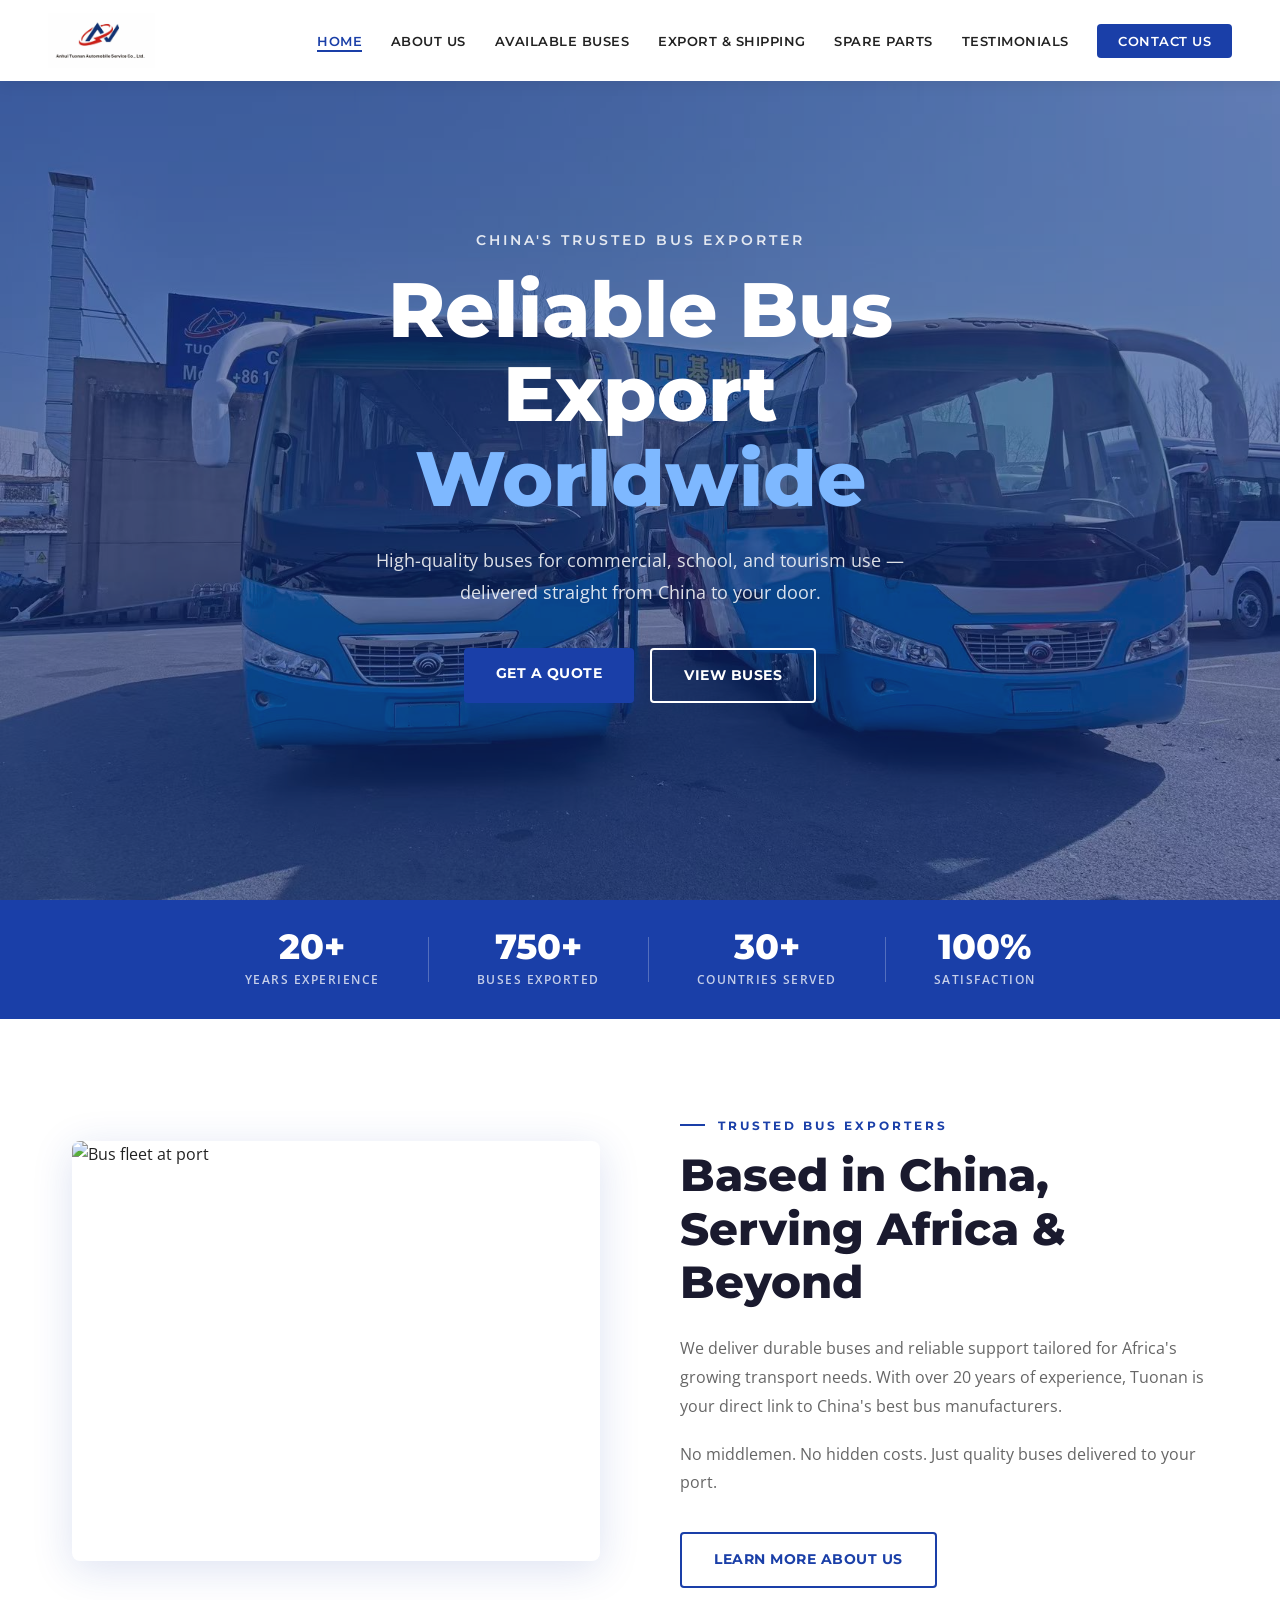
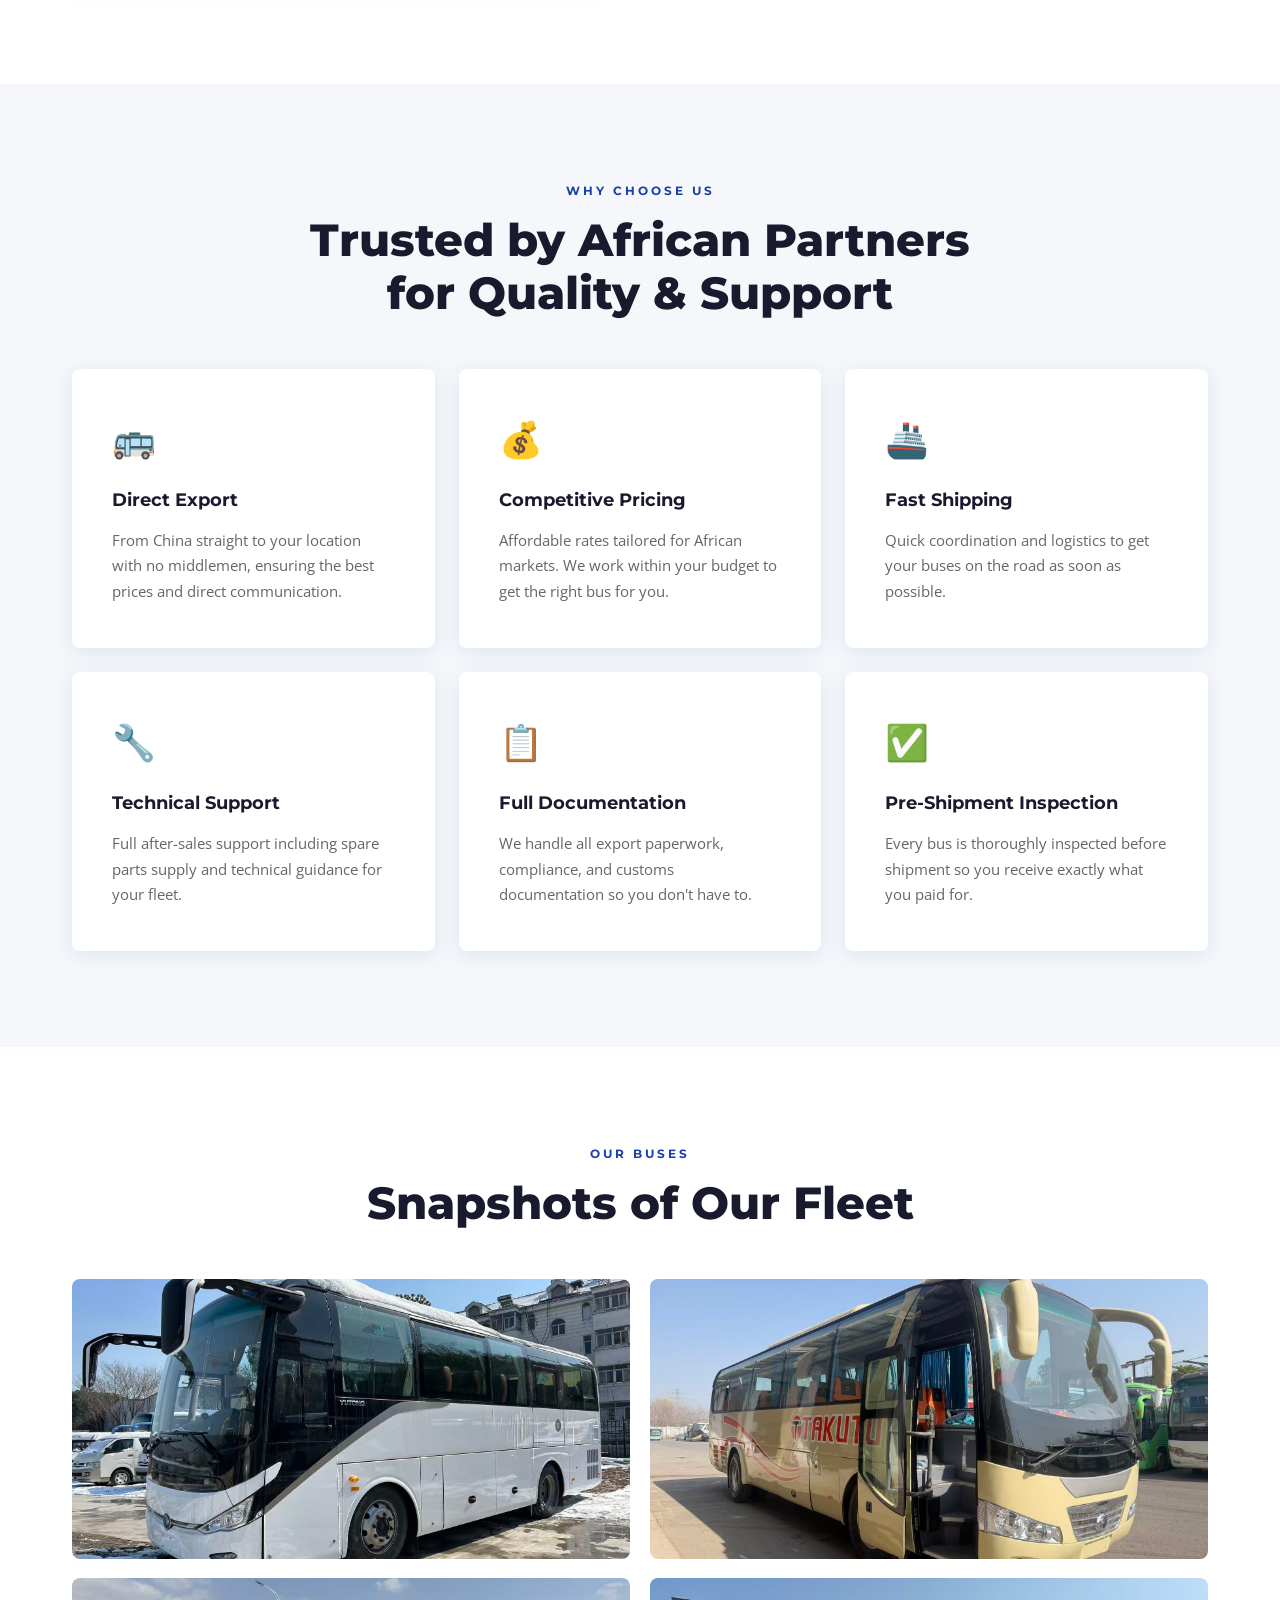
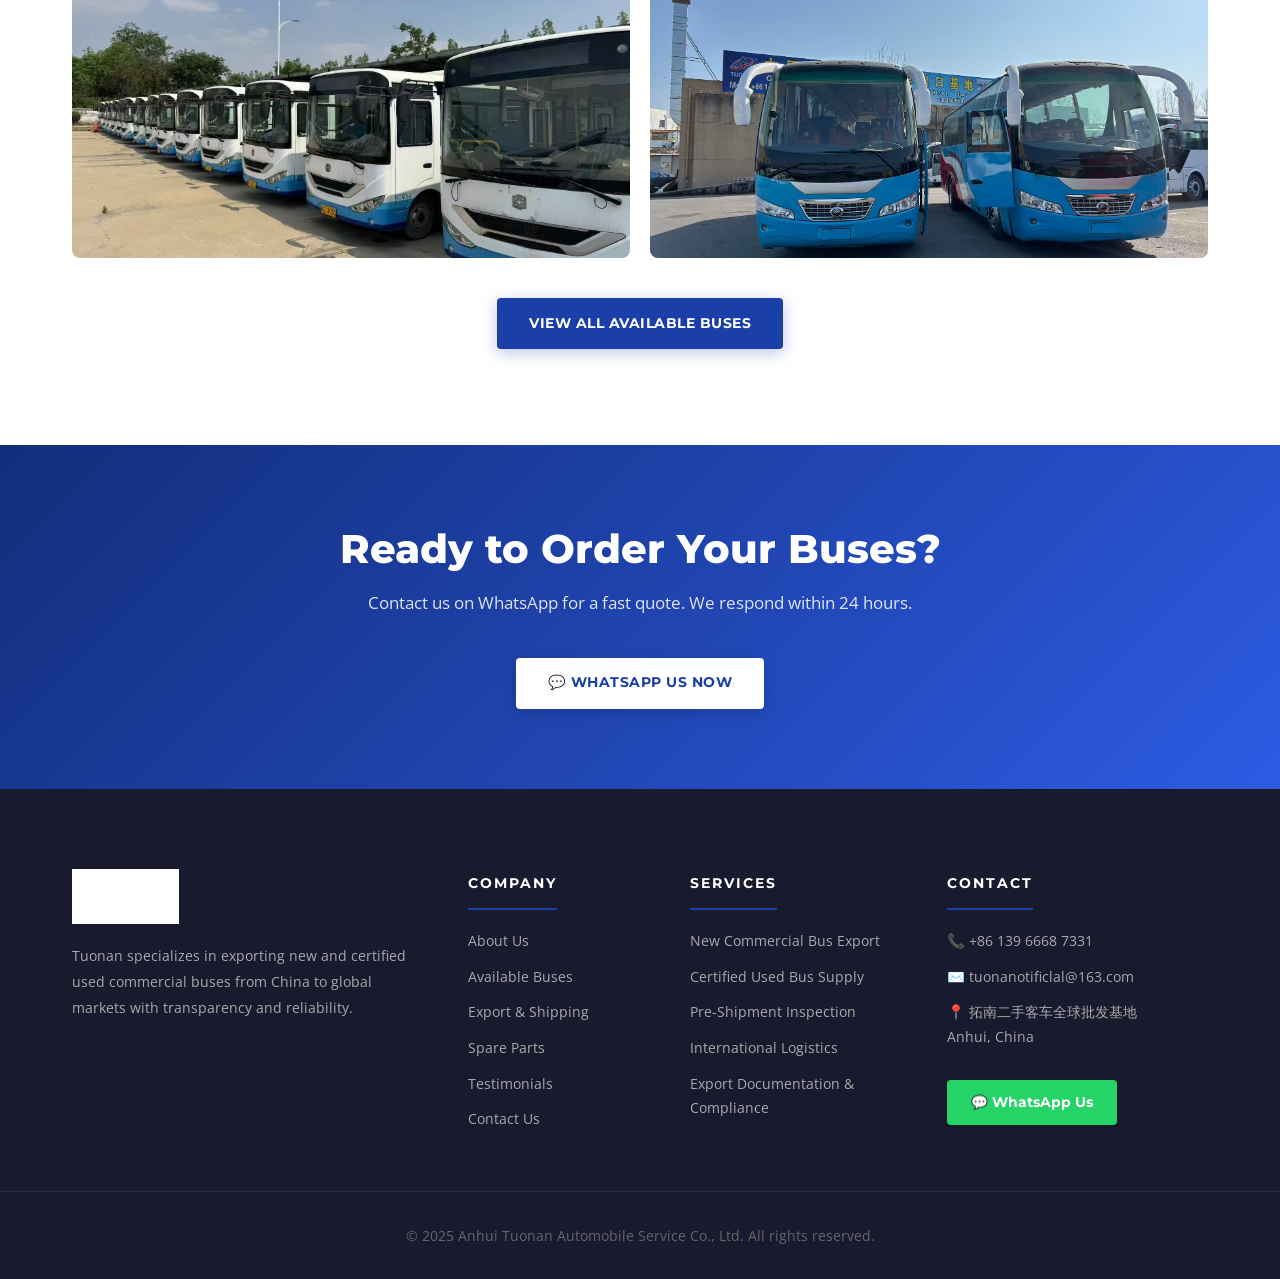
==== commit 8846d425: "Add files via upload" ====
--- a/index.html
+++ b/index.html
@@ -29,7 +29,7 @@
 
 <!-- HERO -->
 <section class="hero">
-  <video class="hero-video" autoplay muted loop playsinline>
+  <video class="hero-video" autoplay muted loop playsinline poster="bus4.jpg">
     <source src="https://videos.pexels.com/video-files/27696301/12207684_840_360_30fps.mp4" type="video/mp4">
   </video>
   <div class="hero-overlay"></div>
--- a/style.css
+++ b/style.css
@@ -184,8 +184,10 @@
   min-height: 100vh;
   display: flex;
   align-items: center;
+  justify-content: center;
   padding: 6rem 3rem 4rem;
   overflow: hidden;
+  background: url('bus4.jpg') center center / cover no-repeat;
 }
 
 .hero-video {
@@ -199,14 +201,15 @@
 .hero-overlay {
   position: absolute;
   top: 0; left: 0; right: 0; bottom: 0;
-  background: linear-gradient(135deg, rgba(18,45,122,0.85) 0%, rgba(26,63,168,0.65) 100%);
+  background: rgba(18,45,122,0.55);
   z-index: 1;
 }
 
 .hero-content {
   position: relative;
   z-index: 2;
-  max-width: 700px;
+  max-width: 750px;
+  text-align: center;
   animation: fadeUp 1s ease both;
 }
 
@@ -218,16 +221,7 @@
   text-transform: uppercase;
   color: rgba(255,255,255,0.85);
   margin-bottom: 1rem;
-  display: flex;
-  align-items: center;
-  gap: 0.8rem;
-}
-.hero-sub::before {
-  content: '';
-  display: inline-block;
-  width: 30px;
-  height: 2px;
-  background: rgba(255,255,255,0.7);
+  justify-content: center;
 }
 
 .hero h1 {
@@ -243,8 +237,8 @@
 .hero-desc {
   font-size: 1.1rem;
   color: rgba(255,255,255,0.85);
-  max-width: 520px;
-  margin-bottom: 2.5rem;
+  max-width: 580px;
+  margin: 0 auto 2.5rem;
   line-height: 1.8;
 }
 
@@ -252,6 +246,7 @@
   display: flex;
   gap: 1rem;
   flex-wrap: wrap;
+  justify-content: center;
 }
 
 /* ===== STATS BAR ===== */
@@ -443,6 +438,11 @@
   background: linear-gradient(135deg, var(--blue-dark), var(--blue-light));
   padding: 5rem 0;
   text-align: center;
+  margin: 0;
+}
+
+.cta-inner {
+  margin: 0 auto;
 }
 
 .cta-inner h2 {
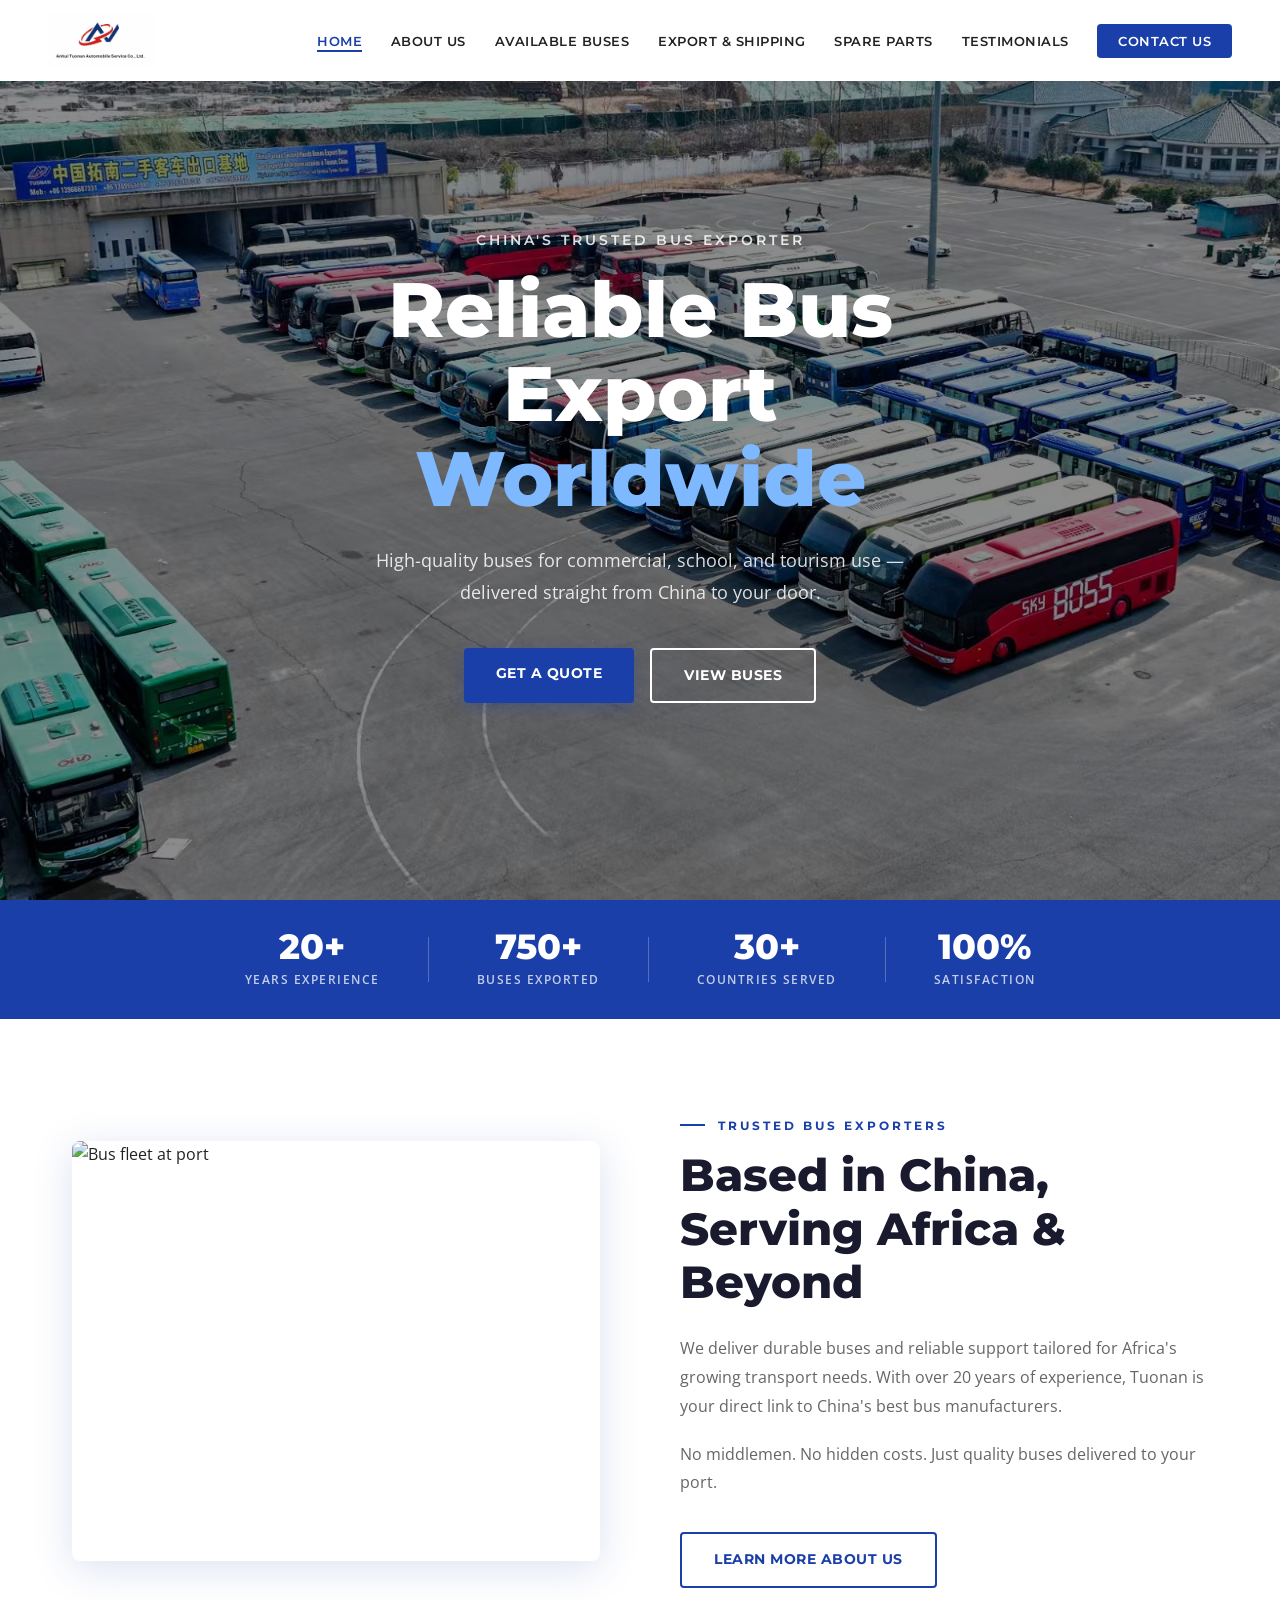
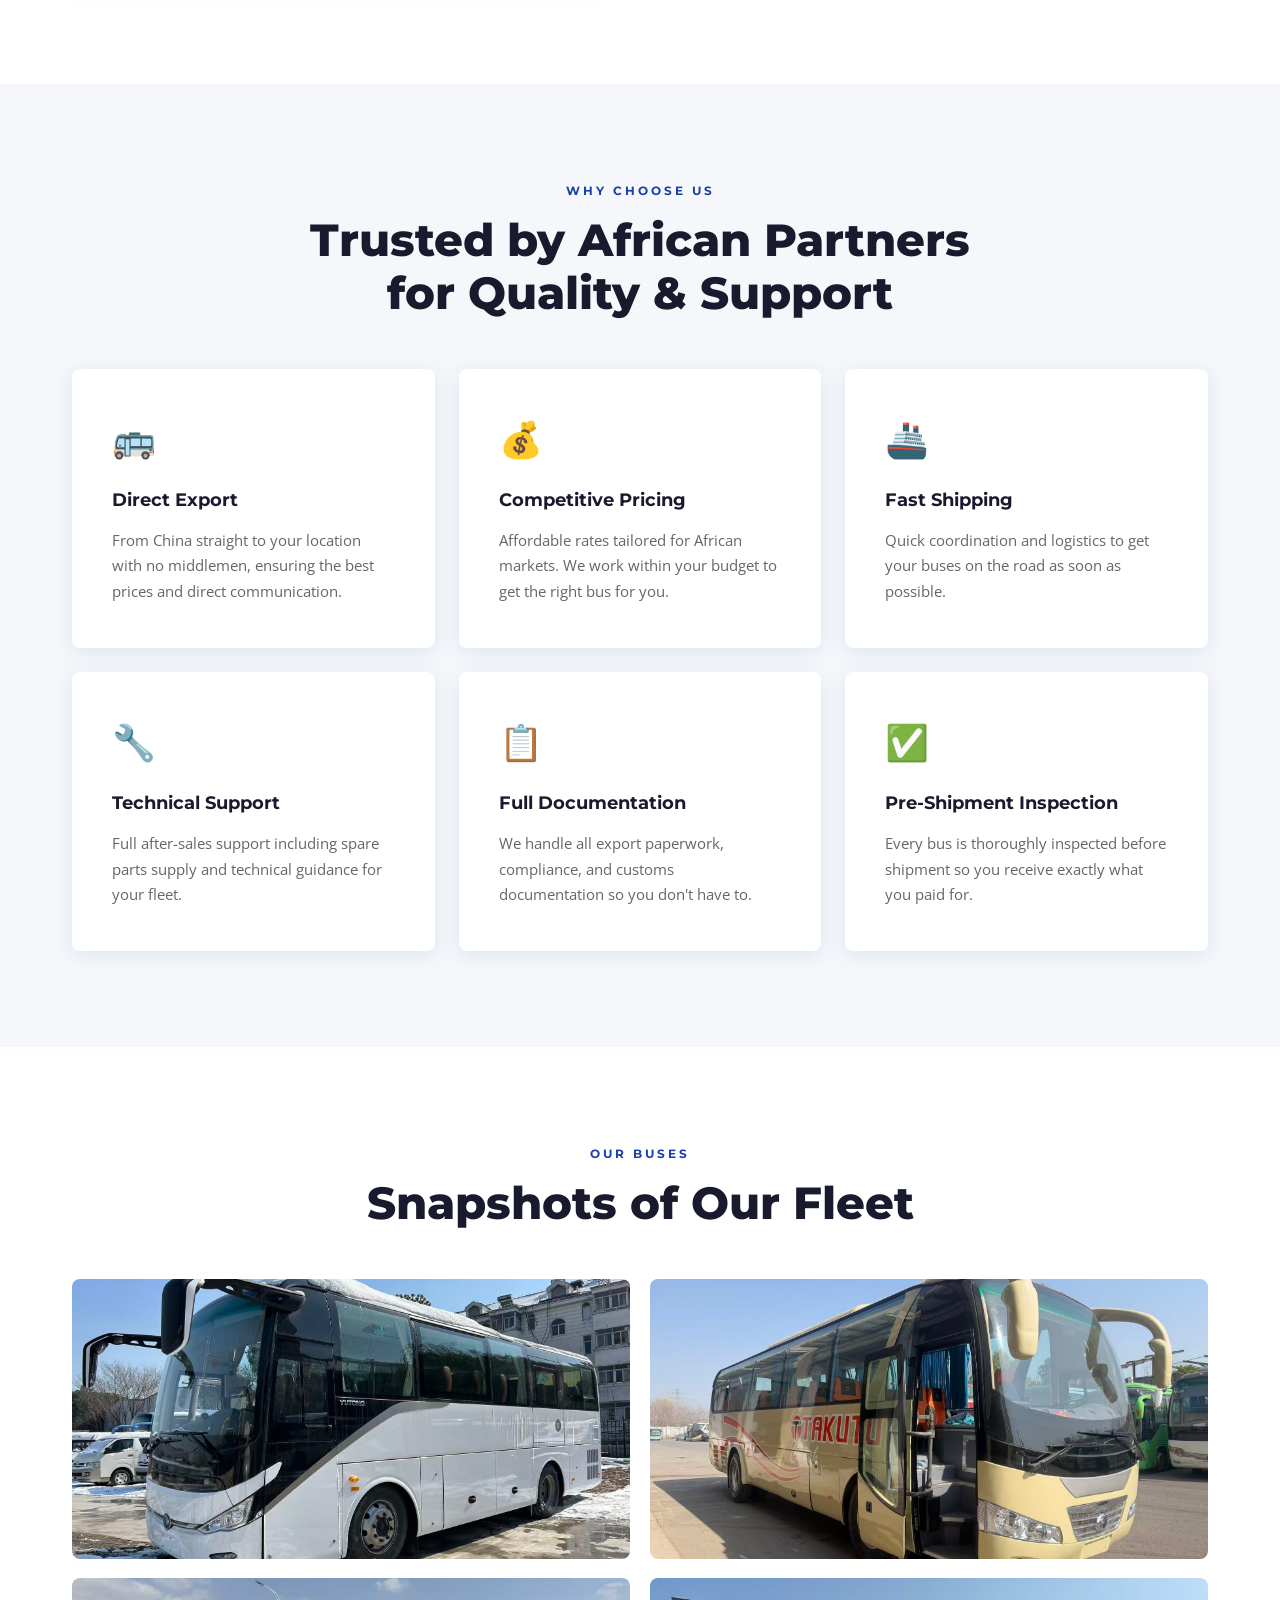
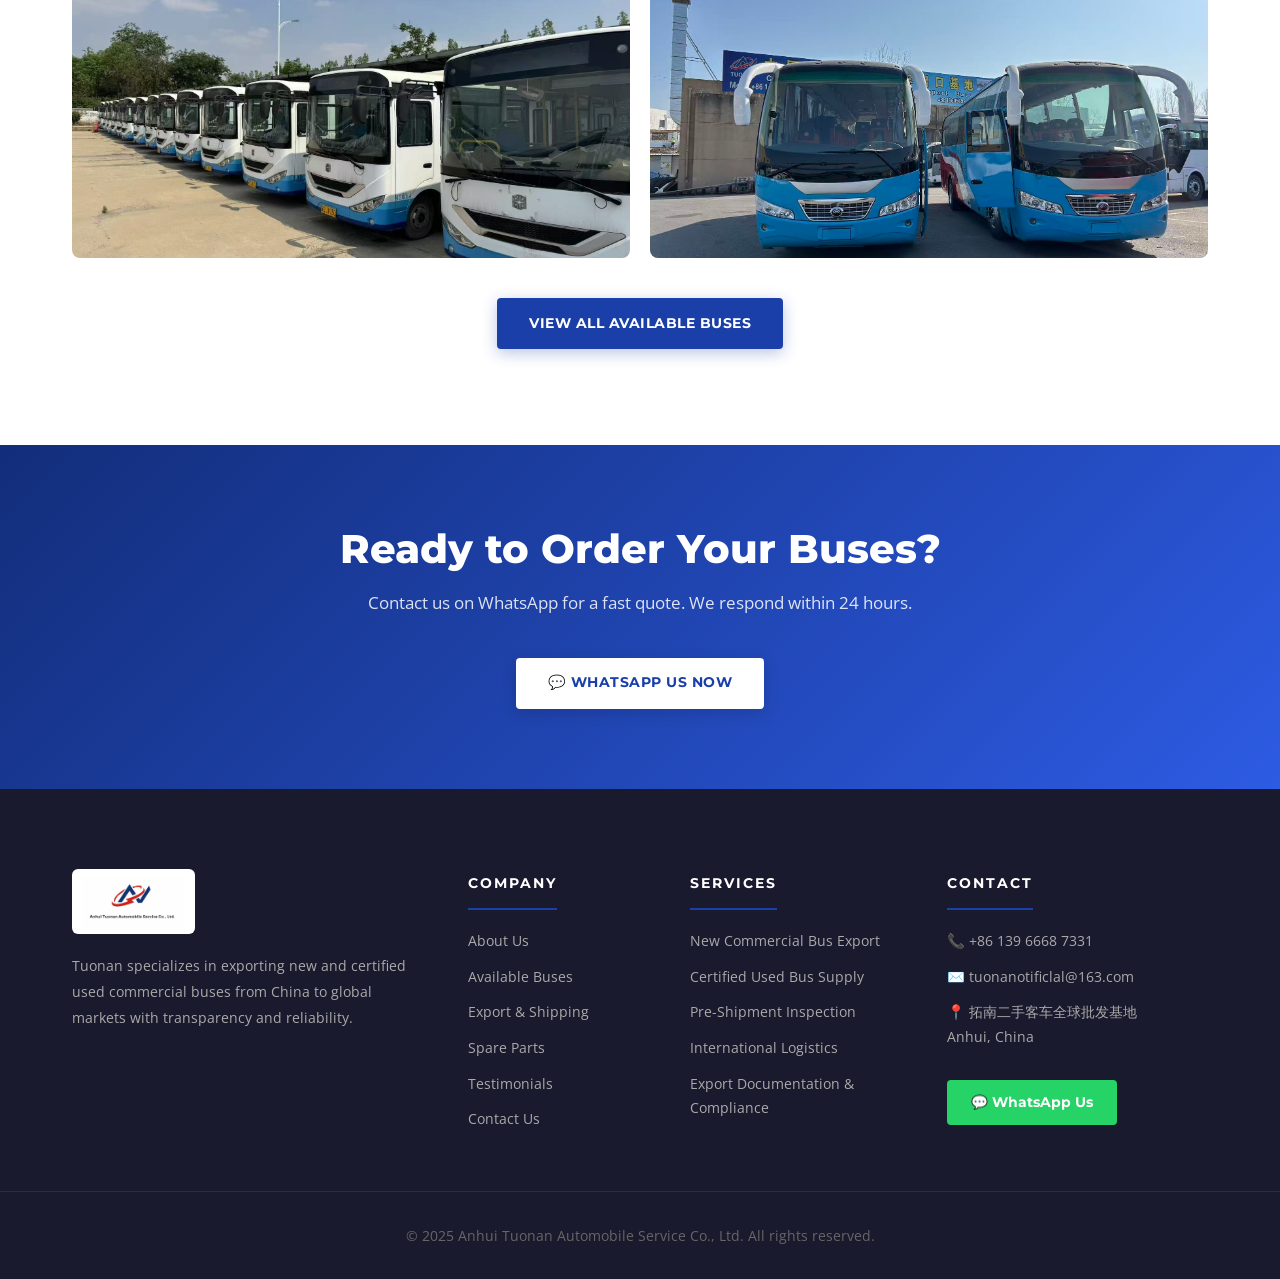
==== commit 3a820023: "Add files via upload" ====
--- a/index.html
+++ b/index.html
@@ -29,9 +29,6 @@
 
 <!-- HERO -->
 <section class="hero">
-  <video class="hero-video" autoplay muted loop playsinline poster="bus4.jpg">
-    <source src="https://videos.pexels.com/video-files/27696301/12207684_840_360_30fps.mp4" type="video/mp4">
-  </video>
   <div class="hero-overlay"></div>
   <div class="hero-content">
     <p class="hero-sub">China's Trusted Bus Exporter</p>
--- a/style.css
+++ b/style.css
@@ -187,21 +187,13 @@
   justify-content: center;
   padding: 6rem 3rem 4rem;
   overflow: hidden;
-  background: url('bus4.jpg') center center / cover no-repeat;
-}
-
-.hero-video {
-  position: absolute;
-  top: 0; left: 0;
-  width: 100%; height: 100%;
-  object-fit: cover;
-  z-index: 0;
+  background: url('hero.jpg') center center / cover no-repeat;
 }
 
 .hero-overlay {
   position: absolute;
   top: 0; left: 0; right: 0; bottom: 0;
-  background: rgba(18,45,122,0.55);
+  background: rgba(0,0,0,0.45);
   z-index: 1;
 }
 
@@ -258,6 +250,7 @@
   padding: 1.8rem 2rem;
   flex-wrap: wrap;
   gap: 0;
+  margin: 0;
 }
 
 .stat-item {
@@ -473,10 +466,12 @@
 }
 
 .footer-logo {
-  height: 55px;
+  height: 65px;
   width: auto;
   margin-bottom: 1.2rem;
-  filter: brightness(0) invert(1);
+  background: white;
+  padding: 6px 10px;
+  border-radius: 6px;
 }
 
 .footer-col p { color: #aaaaaa; font-size: 0.9rem; line-height: 1.8; }
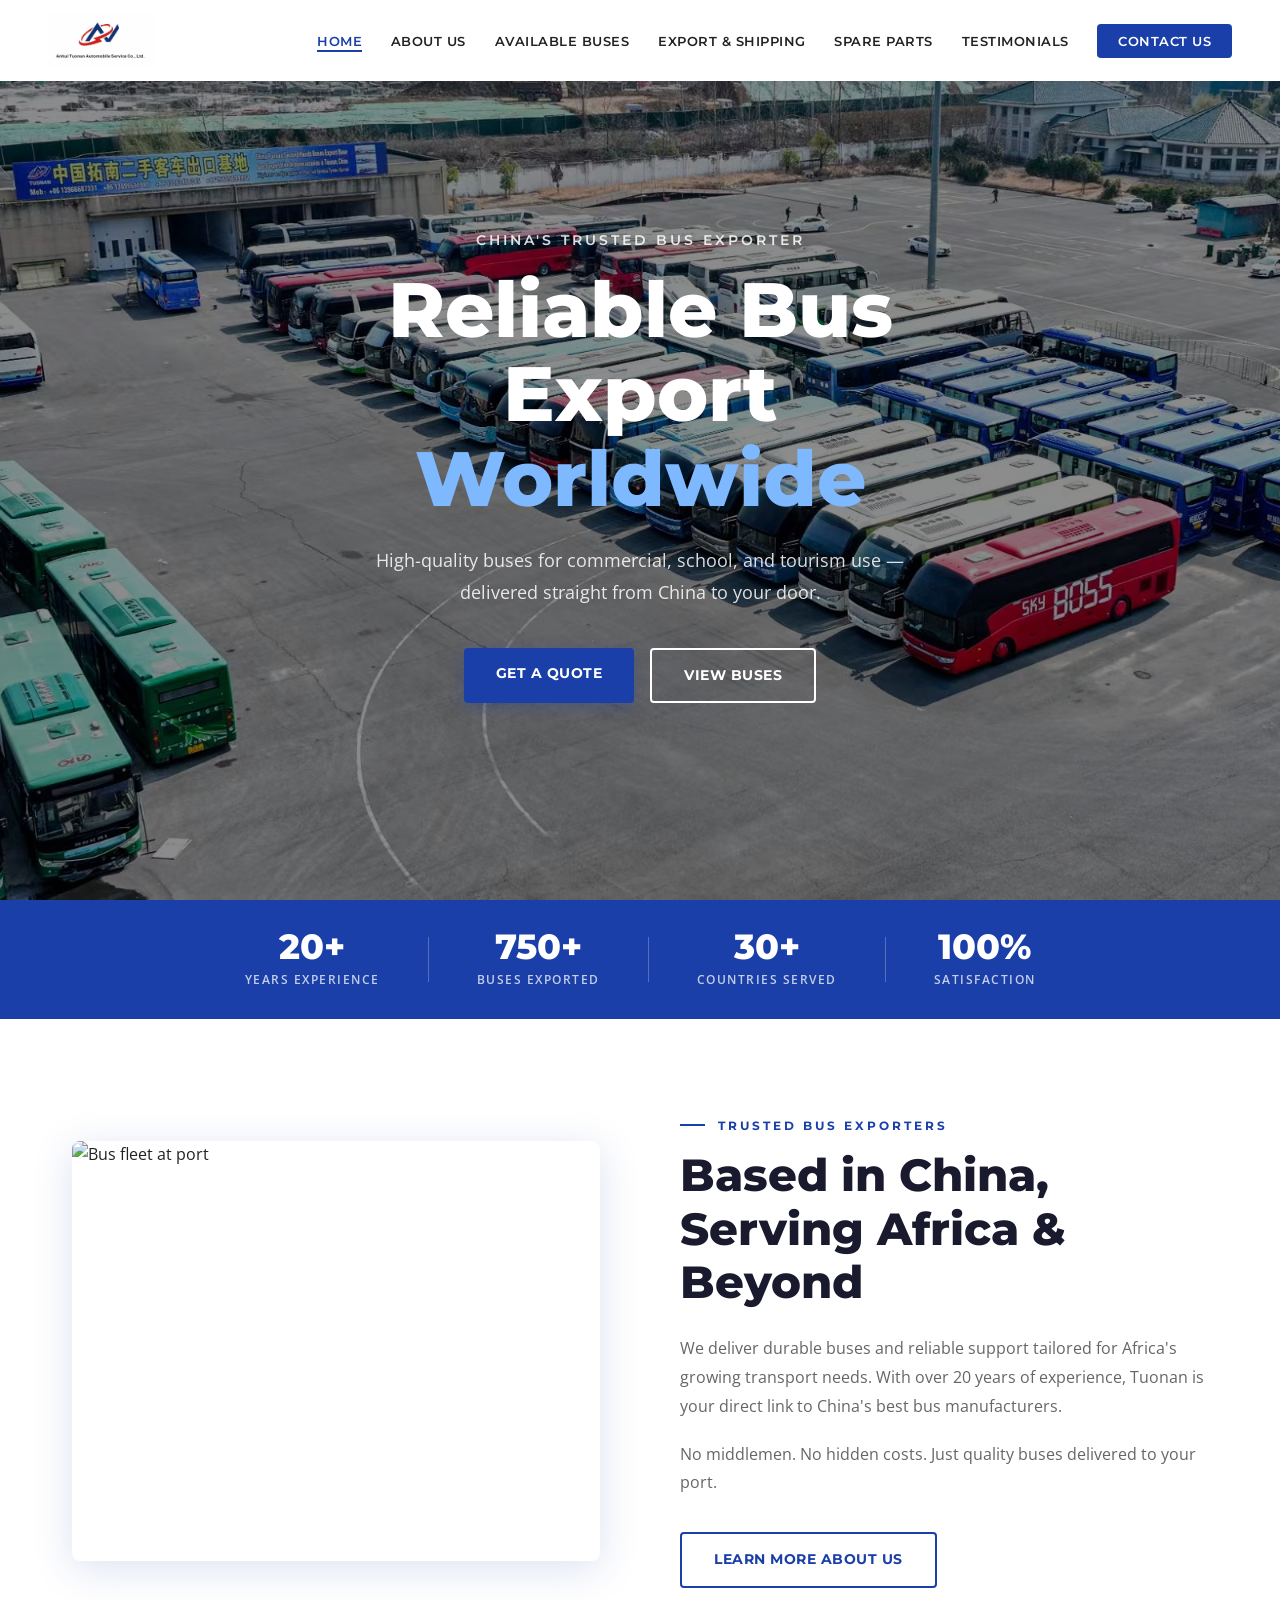
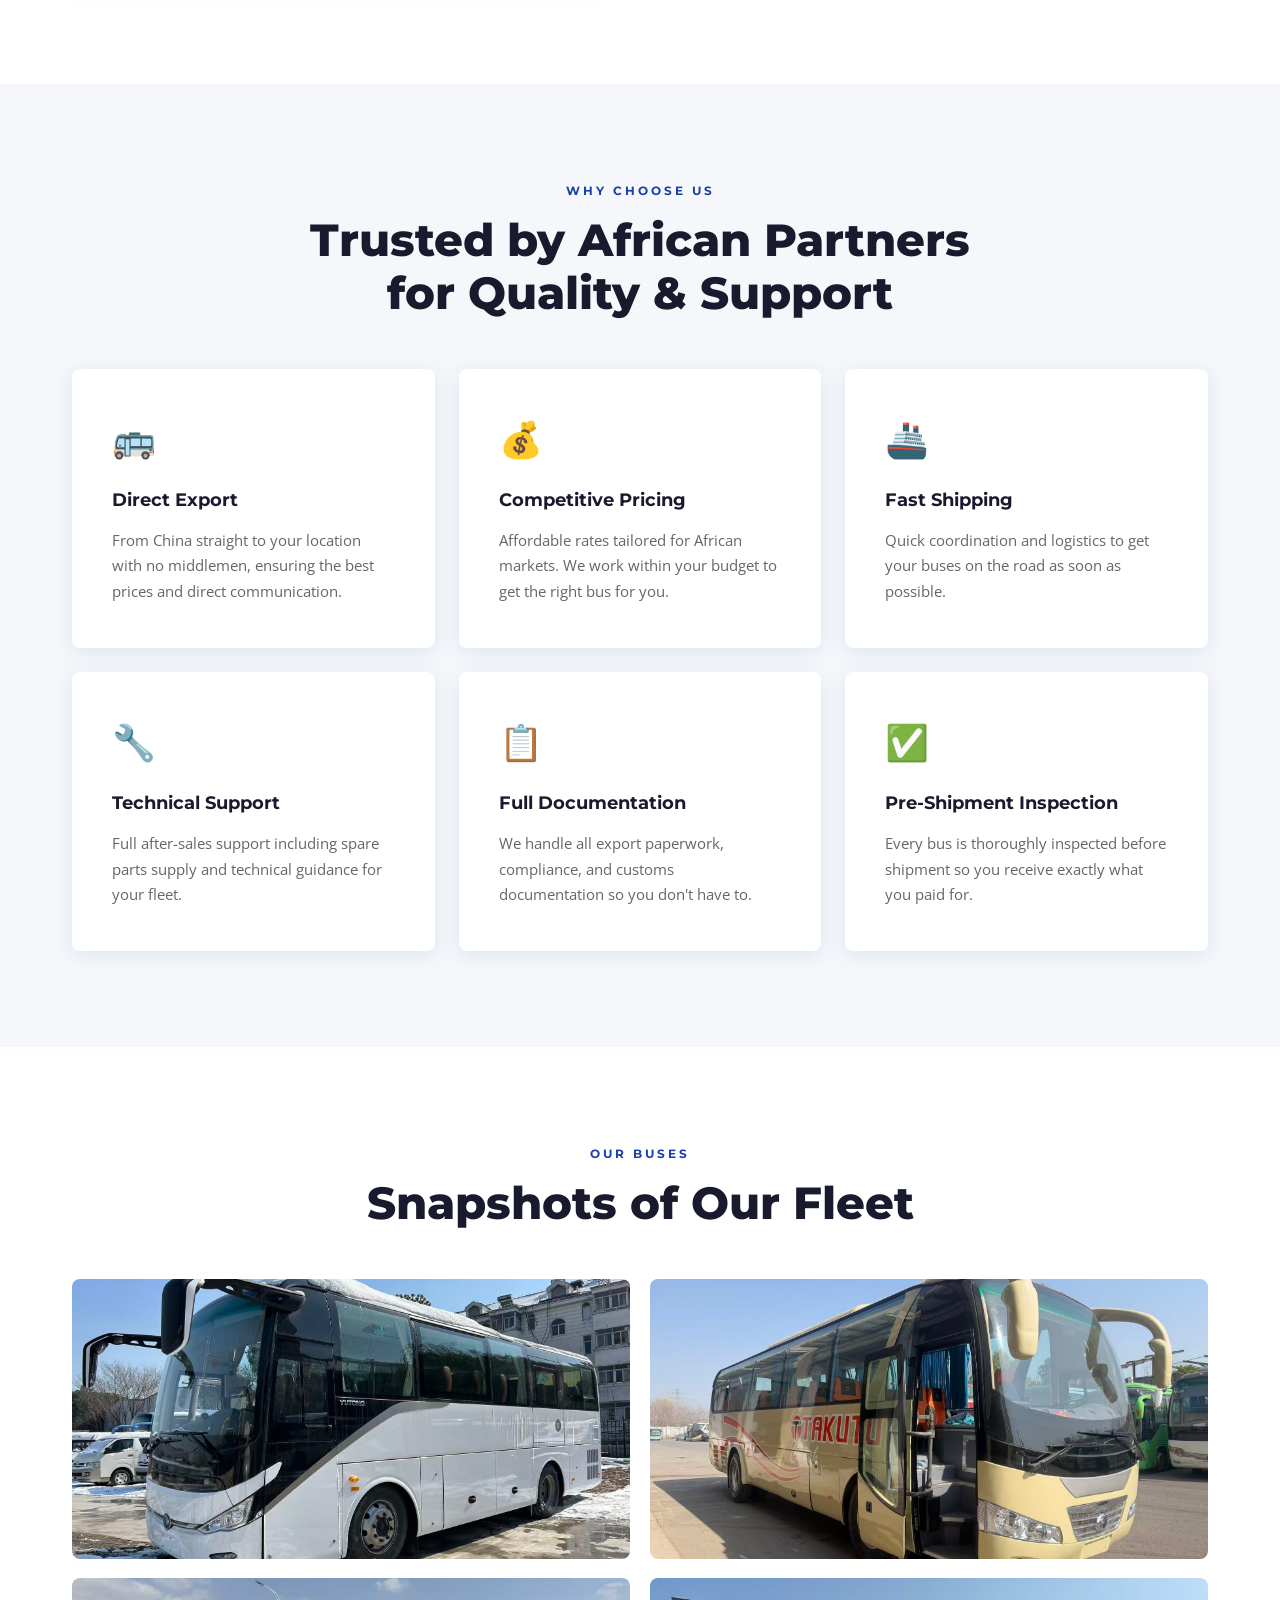
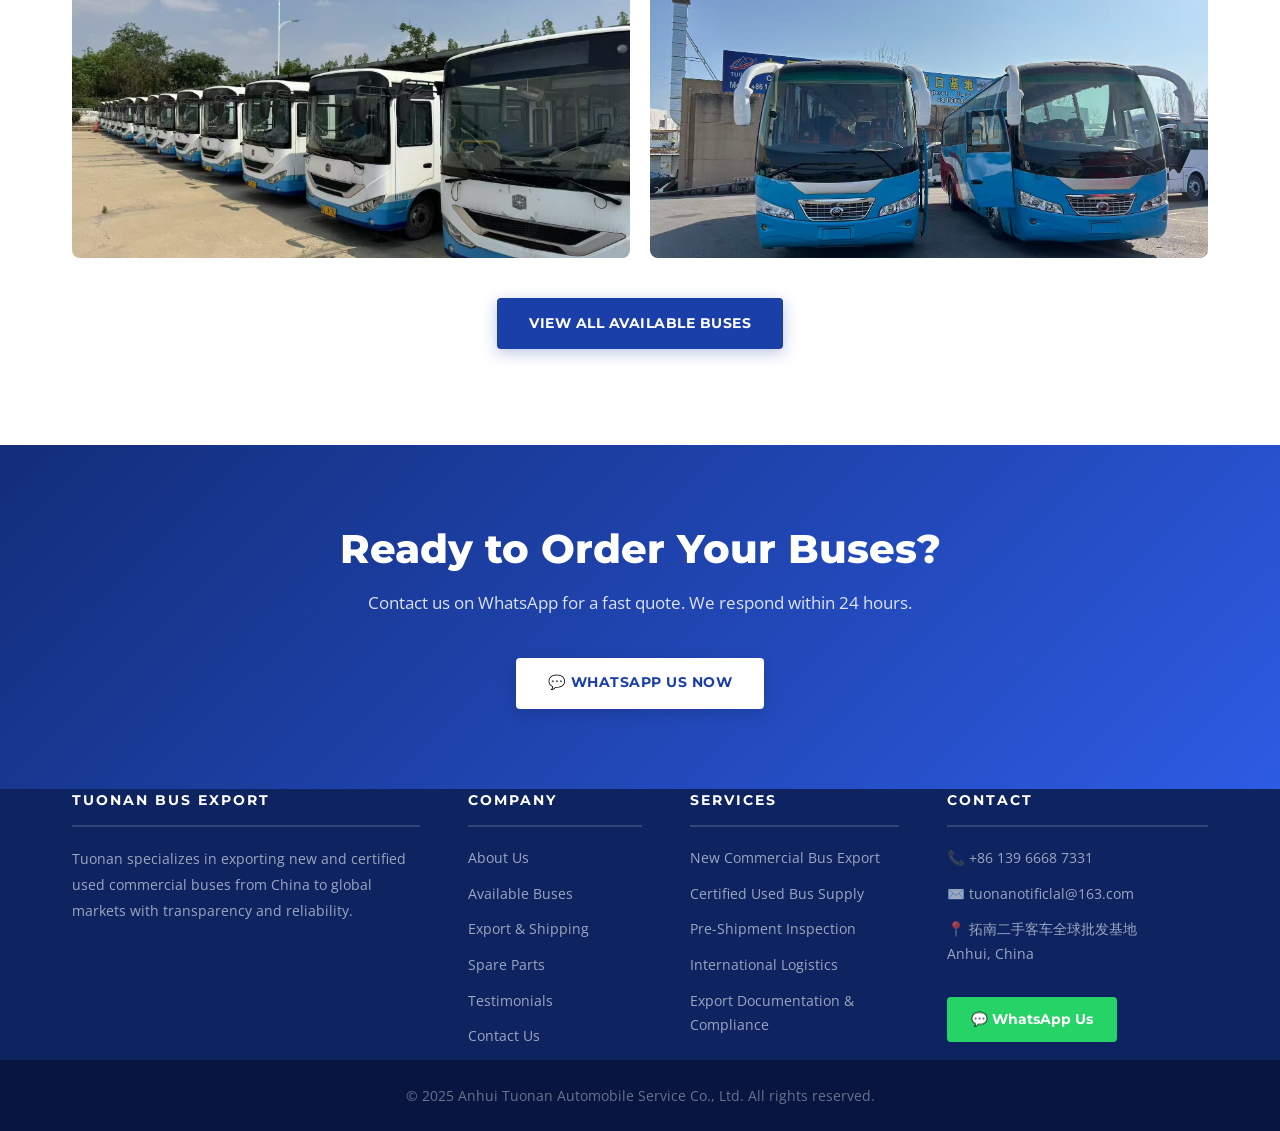
==== commit a048d9d8: "Add files via upload" ====
--- a/index.html
+++ b/index.html
@@ -162,7 +162,7 @@
 <footer class="footer">
   <div class="container footer-grid">
     <div class="footer-col">
-      <img src="logo.jpg" alt="Tuonan Logo" class="footer-logo">
+      <h4>Tuonan Bus Export</h4>
       <p>Tuonan specializes in exporting new and certified used commercial buses from China to global markets with transparency and reliability.</p>
     </div>
     <div class="footer-col">
--- a/style.css
+++ b/style.css
@@ -454,27 +454,21 @@
 
 /* ===== FOOTER ===== */
 .footer {
-  background: var(--dark);
-  padding: 5rem 0 2rem;
+  background: #0d2461;
+}
+
+.footer-top {
+  background: #0d2461;
+  padding: 5rem 0 3rem;
 }
 
 .footer-grid {
   display: grid;
   grid-template-columns: 2fr 1fr 1.2fr 1.5fr;
   gap: 3rem;
-  margin-bottom: 3rem;
-}
-
-.footer-logo {
-  height: 65px;
-  width: auto;
-  margin-bottom: 1.2rem;
-  background: white;
-  padding: 6px 10px;
-  border-radius: 6px;
-}
-
-.footer-col p { color: #aaaaaa; font-size: 0.9rem; line-height: 1.8; }
+}
+
+.footer-col p { color: rgba(255,255,255,0.6); font-size: 0.9rem; line-height: 1.8; }
 
 .footer-col h4 {
   font-family: var(--font-heading);
@@ -485,17 +479,17 @@
   color: var(--white);
   margin-bottom: 1.2rem;
   padding-bottom: 0.8rem;
-  border-bottom: 2px solid var(--blue);
-  display: inline-block;
+  border-bottom: 2px solid rgba(255,255,255,0.15);
+  display: block;
 }
 
 .footer-col ul li {
-  color: #aaaaaa;
+  color: rgba(255,255,255,0.6);
   font-size: 0.9rem;
   margin-bottom: 0.7rem;
 }
 
-.footer-col ul li a { color: #aaaaaa; transition: color 0.3s; }
+.footer-col ul li a { color: rgba(255,255,255,0.6); transition: color 0.3s; }
 .footer-col ul li a:hover { color: var(--white); }
 
 .whatsapp-btn {
@@ -513,11 +507,13 @@
 .whatsapp-btn:hover { background: #1ebe5d; transform: translateY(-2px); }
 
 .footer-bottom {
-  border-top: 1px solid rgba(255,255,255,0.08);
-  padding-top: 2rem;
+  background: #071540 !important;
+  padding: 1.5rem 2rem;
   text-align: center;
-  color: #666;
+  color: rgba(255,255,255,0.4);
   font-size: 0.85rem;
+  display: block;
+  width: 100%;
 }
 
 /* ===== PAGE HERO (inner pages) ===== */
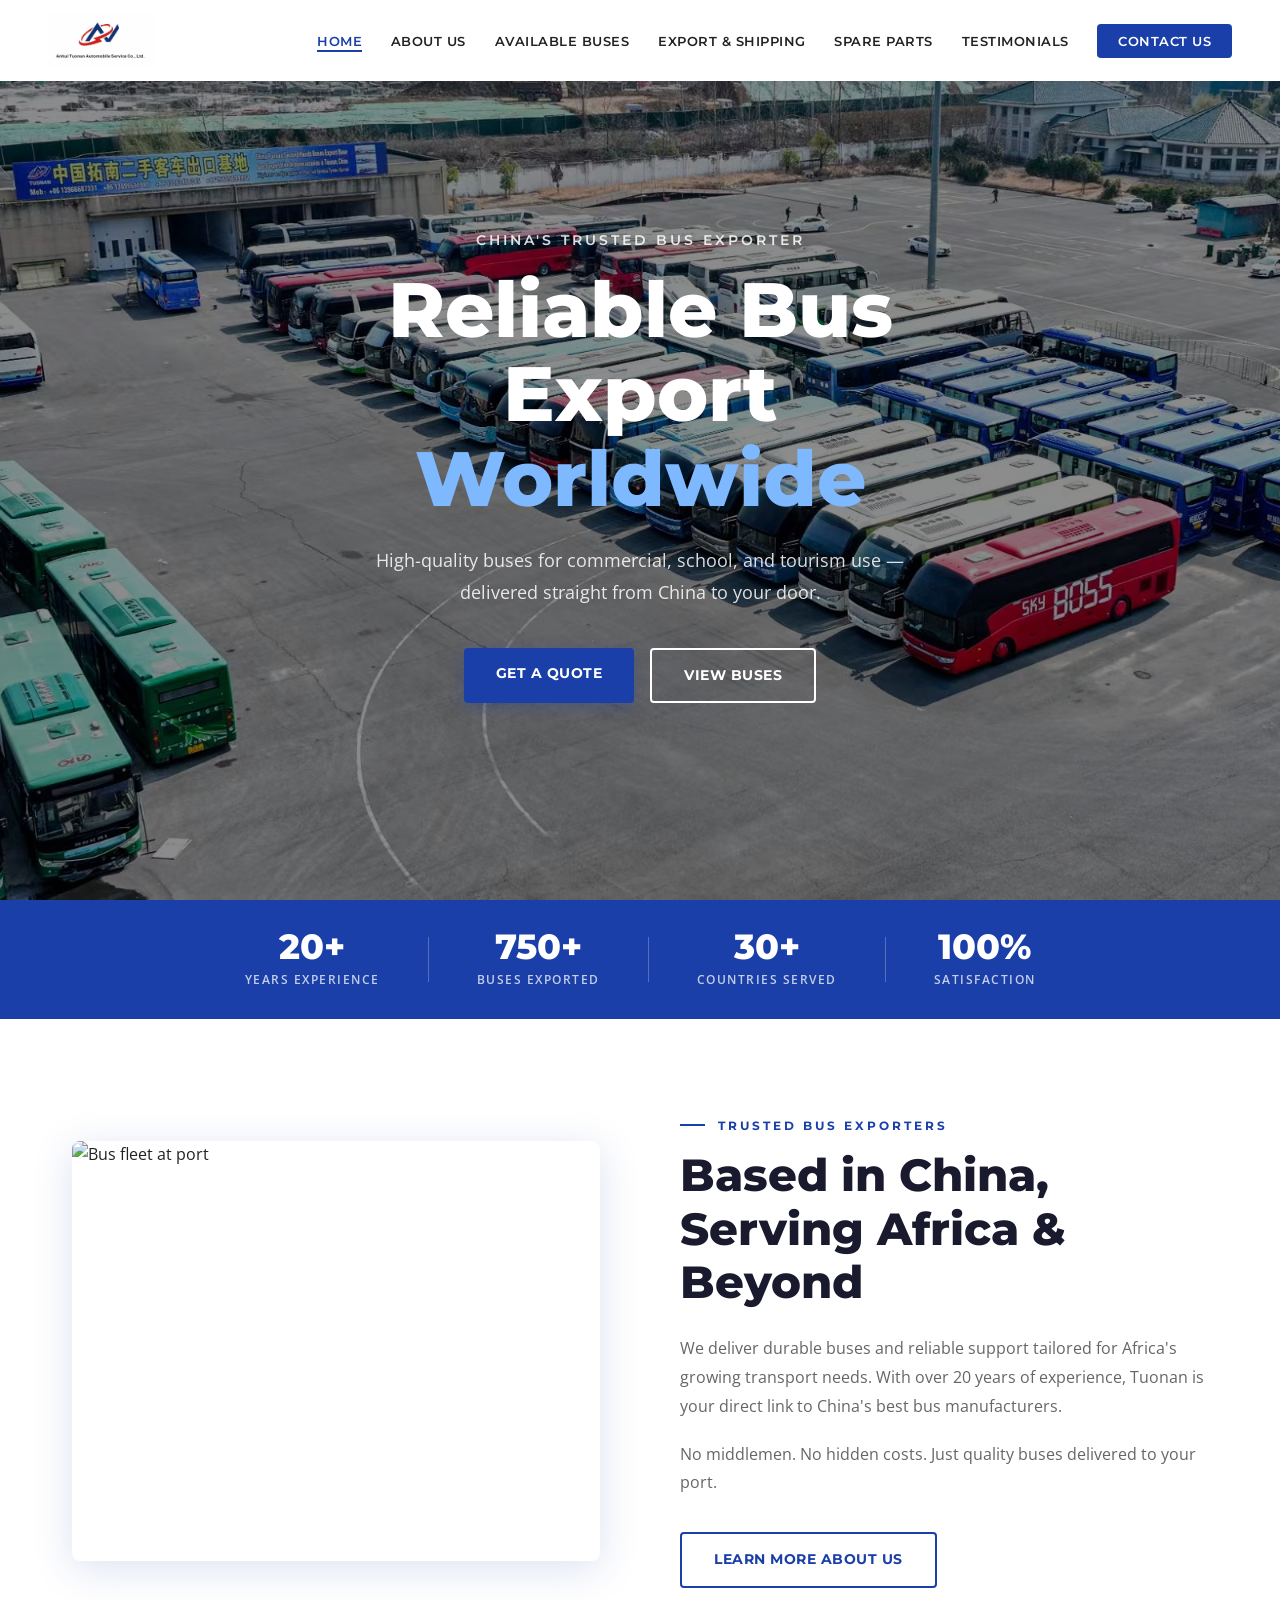
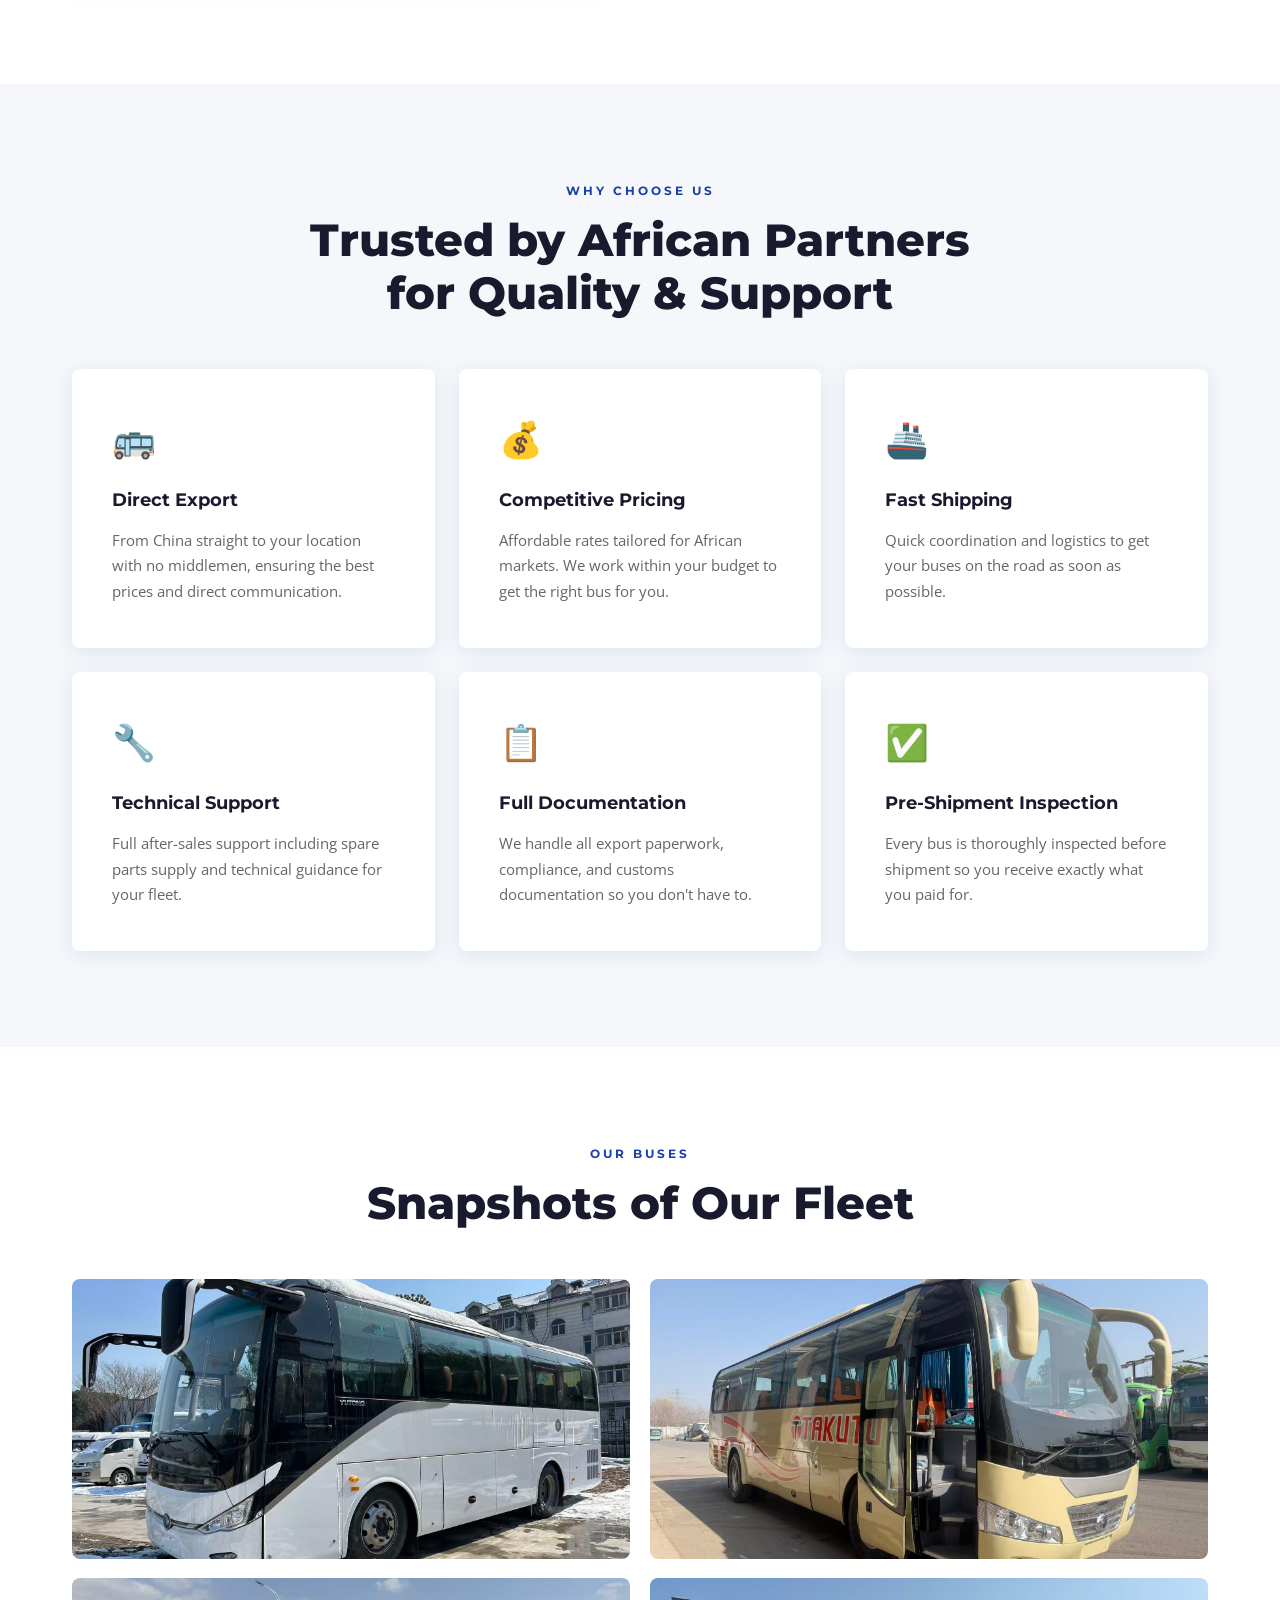
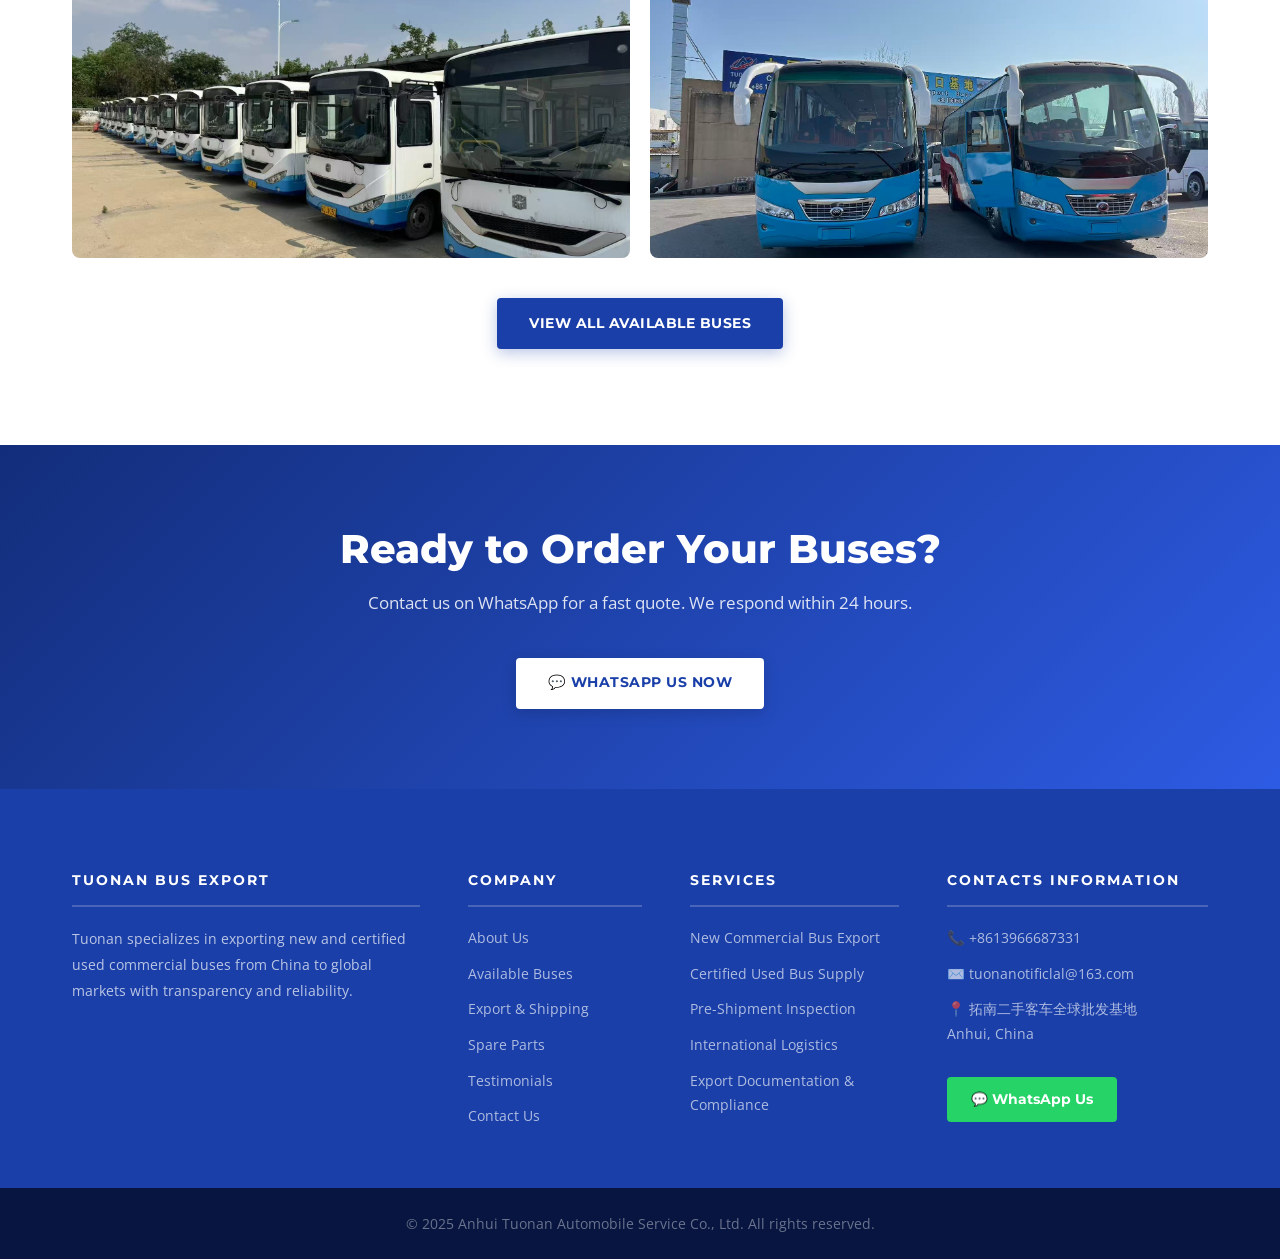
==== commit e51a6027: "Add files via upload" ====
--- a/index.html
+++ b/index.html
@@ -160,6 +160,7 @@
 
 <!-- FOOTER -->
 <footer class="footer">
+<div class="footer-top">
   <div class="container footer-grid">
     <div class="footer-col">
       <h4>Tuonan Bus Export</h4>
@@ -187,18 +188,19 @@
       </ul>
     </div>
     <div class="footer-col">
-      <h4>Contact</h4>
+      <h4>Contacts Information</h4>
       <ul>
-        <li>📞 +86 139 6668 7331</li>
+        <li>📞 +8613966687331</li>
         <li>✉️ tuonanotificlal@163.com</li>
         <li>📍 拓南二手客车全球批发基地<br>Anhui, China</li>
       </ul>
       <a href="https://wa.me/8613966687331" class="whatsapp-btn" target="_blank">💬 WhatsApp Us</a>
     </div>
   </div>
-  <div class="footer-bottom">
-    <p>© 2025 Anhui Tuonan Automobile Service Co., Ltd. All rights reserved.</p>
-  </div>
+</div>
+<div class="footer-bottom">
+  <p>© 2025 Anhui Tuonan Automobile Service Co., Ltd. All rights reserved.</p>
+</div>
 </footer>
 
 <script src="main.js"></script>
--- a/style.css
+++ b/style.css
@@ -458,7 +458,7 @@
 }
 
 .footer-top {
-  background: #0d2461;
+  background: #1a3fa8;
   padding: 5rem 0 3rem;
 }
 
@@ -468,7 +468,7 @@
   gap: 3rem;
 }
 
-.footer-col p { color: rgba(255,255,255,0.6); font-size: 0.9rem; line-height: 1.8; }
+.footer-col p { color: rgba(255,255,255,0.7); font-size: 0.9rem; line-height: 1.8; }
 
 .footer-col h4 {
   font-family: var(--font-heading);
@@ -479,17 +479,17 @@
   color: var(--white);
   margin-bottom: 1.2rem;
   padding-bottom: 0.8rem;
-  border-bottom: 2px solid rgba(255,255,255,0.15);
+  border-bottom: 2px solid rgba(255,255,255,0.2);
   display: block;
 }
 
 .footer-col ul li {
-  color: rgba(255,255,255,0.6);
+  color: rgba(255,255,255,0.65);
   font-size: 0.9rem;
   margin-bottom: 0.7rem;
 }
 
-.footer-col ul li a { color: rgba(255,255,255,0.6); transition: color 0.3s; }
+.footer-col ul li a { color: rgba(255,255,255,0.65); transition: color 0.3s; }
 .footer-col ul li a:hover { color: var(--white); }
 
 .whatsapp-btn {
@@ -507,13 +507,11 @@
 .whatsapp-btn:hover { background: #1ebe5d; transform: translateY(-2px); }
 
 .footer-bottom {
-  background: #071540 !important;
+  background: #071540;
   padding: 1.5rem 2rem;
   text-align: center;
   color: rgba(255,255,255,0.4);
   font-size: 0.85rem;
-  display: block;
-  width: 100%;
 }
 
 /* ===== PAGE HERO (inner pages) ===== */
